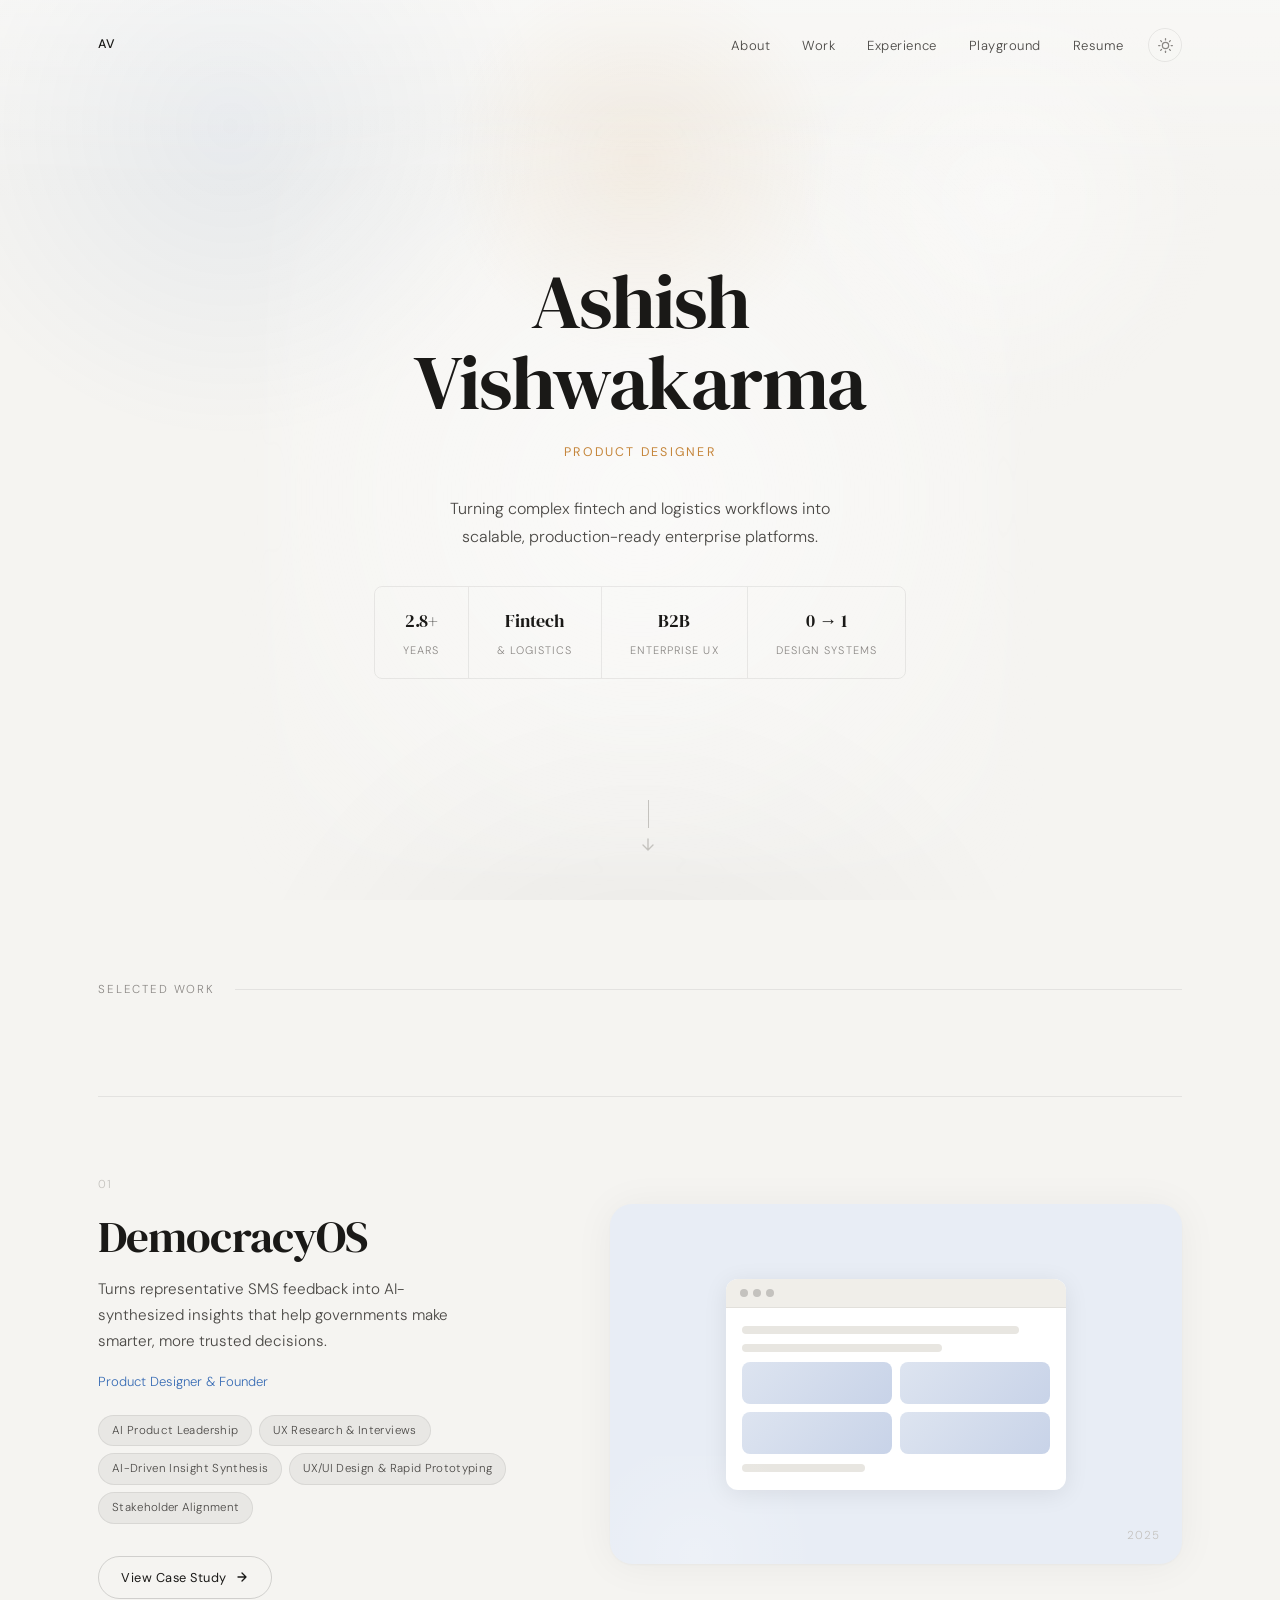
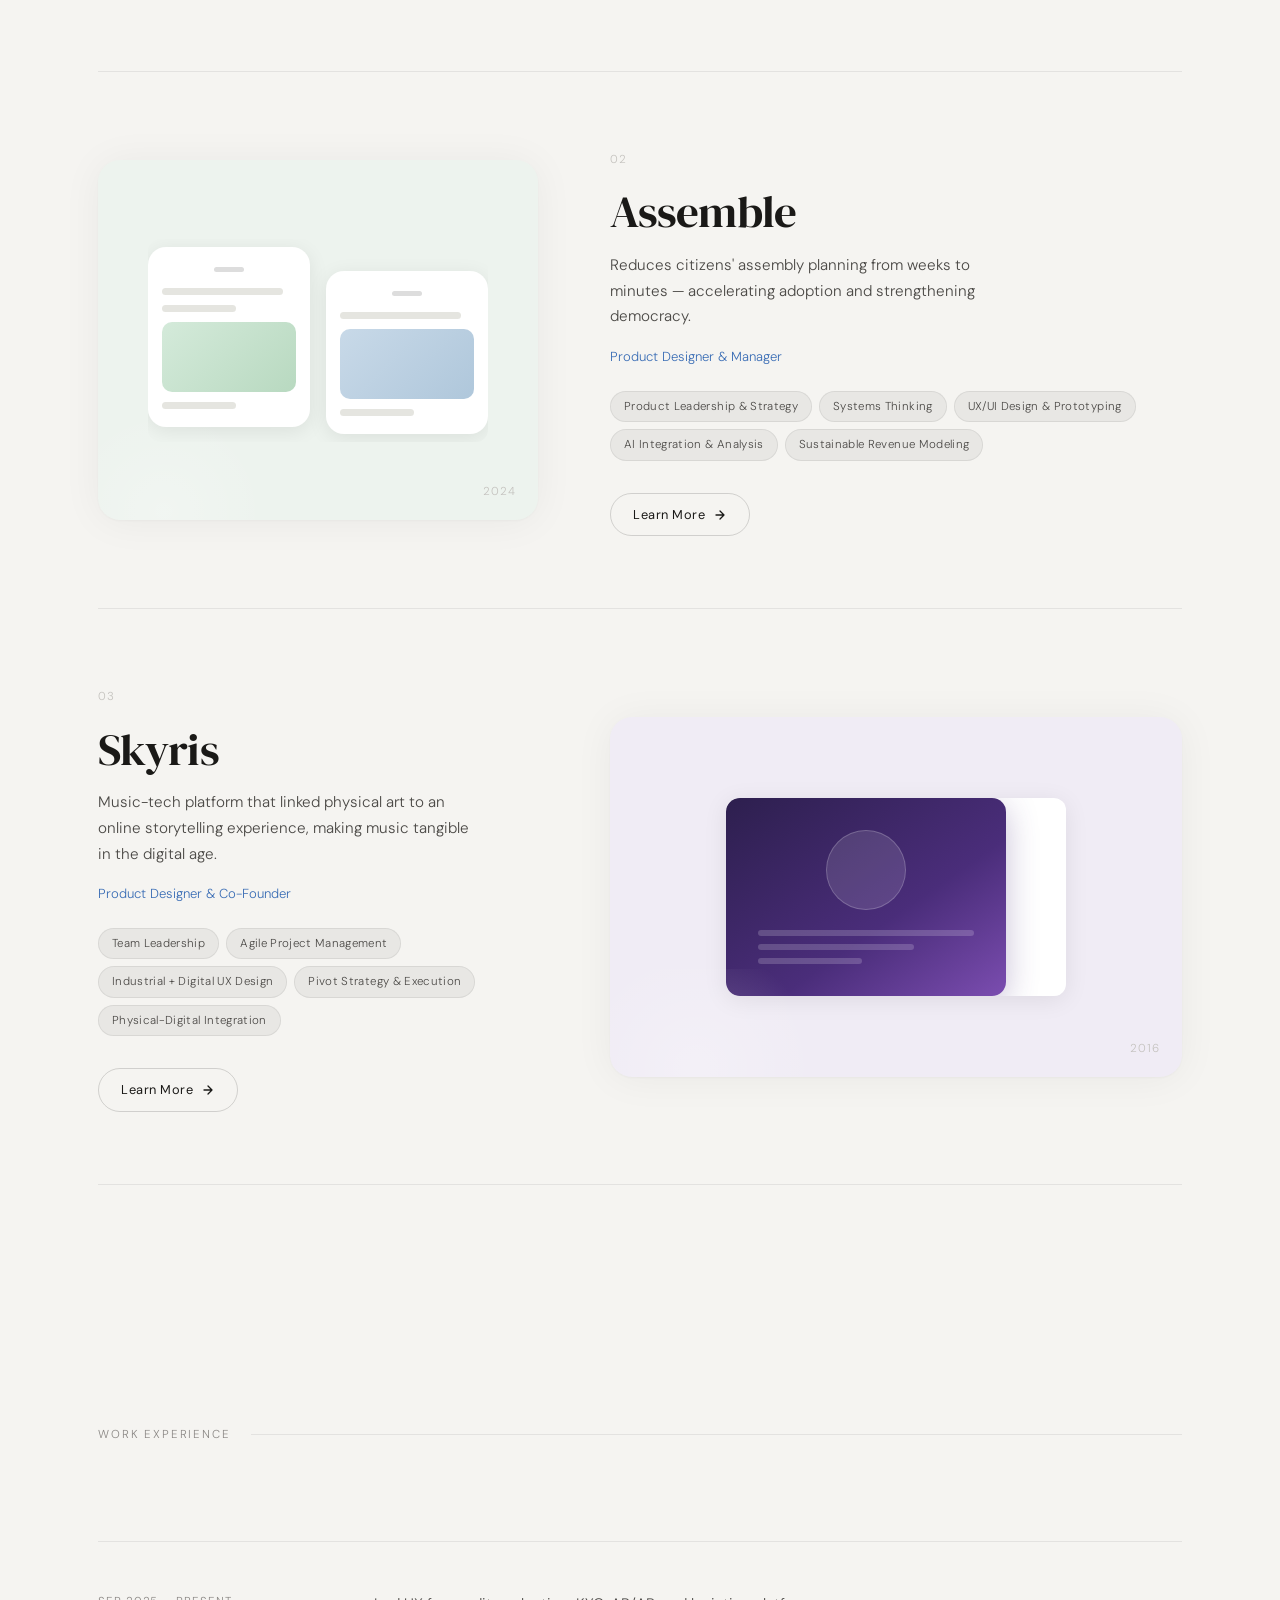
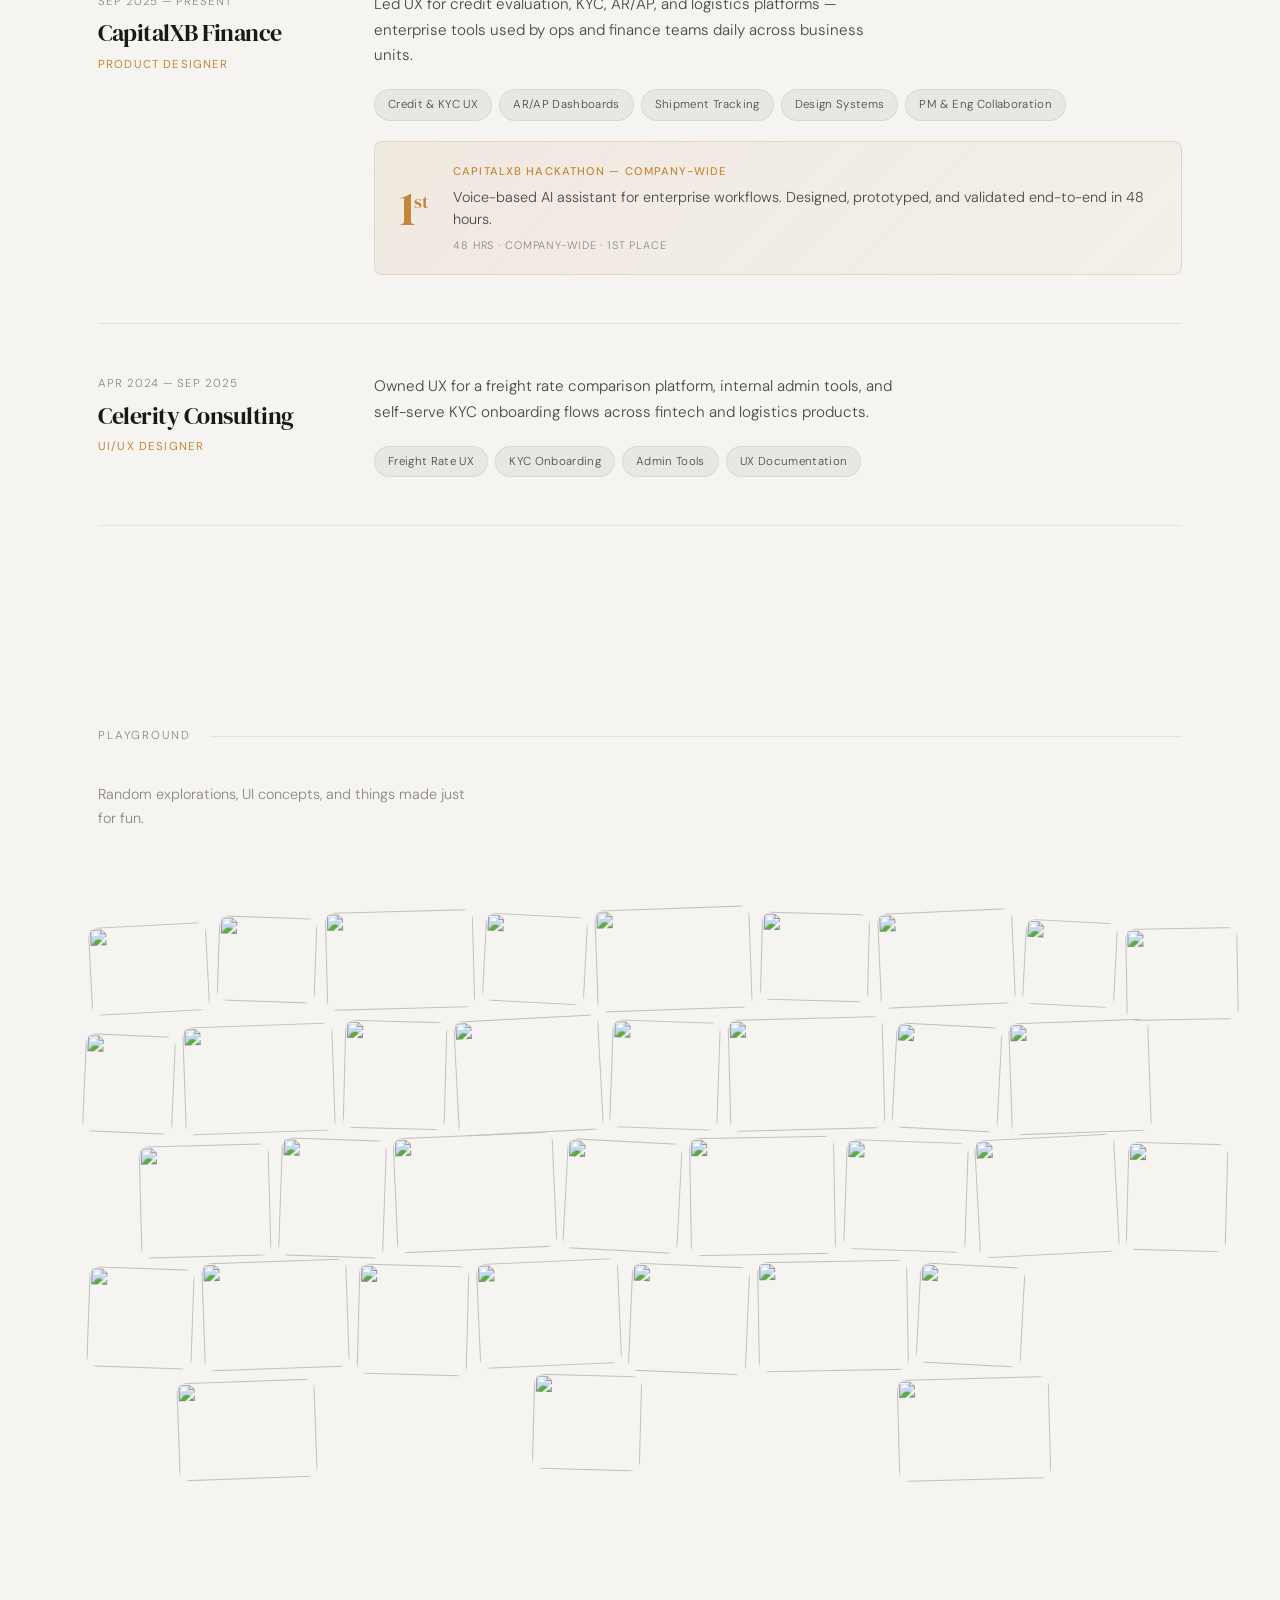
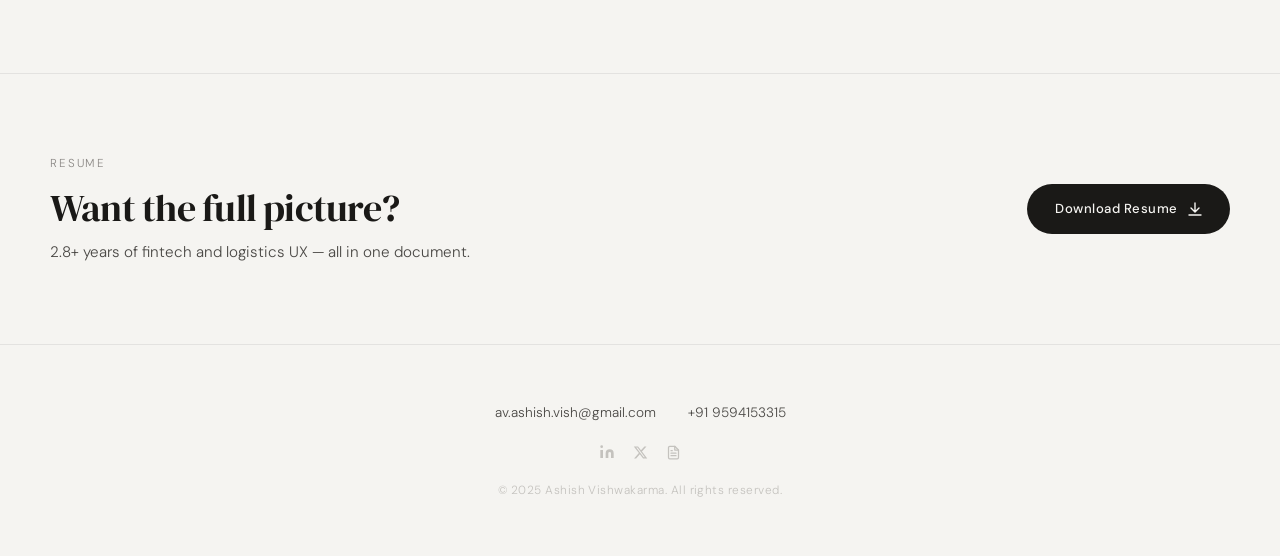
==== index.html @ 6f6f451b "Initial commit: personal portfolio site Co-Authored-By: Claude Sonnet 4.6 <noreply@anthropic.com>" ====
<!DOCTYPE html>
<html lang="en">
<head>
  <meta charset="UTF-8" />
  <meta name="viewport" content="width=device-width, initial-scale=1.0" />
  <title>Ashish Vishwakarma — Product Designer</title>
  <link rel="stylesheet" href="styles.css" />
  <link rel="preconnect" href="https://fonts.googleapis.com">
  <link rel="preconnect" href="https://fonts.gstatic.com" crossorigin>
  <link href="https://fonts.googleapis.com/css2?family=DM+Serif+Display:ital@0;1&family=DM+Sans:ital,opsz,wght@0,9..40,300;0,9..40,400;0,9..40,500;1,9..40,300&display=swap" rel="stylesheet">
</head>
<body>

  <!-- ==================== NAV ==================== -->
  <nav class="nav" aria-label="Main navigation">
    <div class="nav-inner">
      <span class="nav-logo">AV</span>
      <div class="nav-right">
        <ul class="nav-links">
          <li><a href="#about">About</a></li>
          <li><a href="#work">Work</a></li>
          <li><a href="#experience">Experience</a></li>
          <li><a href="#playground">Playground</a></li>
          <li><a href="#resume">Resume</a></li>
        </ul>
        <button class="theme-toggle" id="themeToggle" aria-label="Toggle dark mode">
          <!-- Sun -->
          <svg class="icon-sun" width="15" height="15" viewBox="0 0 24 24" fill="none" stroke="currentColor" stroke-width="2" stroke-linecap="round" stroke-linejoin="round" aria-hidden="true">
            <circle cx="12" cy="12" r="5"/><line x1="12" y1="1" x2="12" y2="3"/><line x1="12" y1="21" x2="12" y2="23"/><line x1="4.22" y1="4.22" x2="5.64" y2="5.64"/><line x1="18.36" y1="18.36" x2="19.78" y2="19.78"/><line x1="1" y1="12" x2="3" y2="12"/><line x1="21" y1="12" x2="23" y2="12"/><line x1="4.22" y1="19.78" x2="5.64" y2="18.36"/><line x1="18.36" y1="5.64" x2="19.78" y2="4.22"/>
          </svg>
          <!-- Moon -->
          <svg class="icon-moon" width="14" height="14" viewBox="0 0 24 24" fill="none" stroke="currentColor" stroke-width="2" stroke-linecap="round" stroke-linejoin="round" aria-hidden="true">
            <path d="M21 12.79A9 9 0 1 1 11.21 3 7 7 0 0 0 21 12.79z"/>
          </svg>
        </button>
      </div>
    </div>
  </nav>

  <!-- ==================== HERO ==================== -->
  <section class="hero" id="about">
    <div class="hero-inner">
      <h1 class="hero-name reveal">Ashish<br>Vishwakarma</h1>
      <p class="hero-subtitle reveal">Product Designer</p>
      <p class="hero-body reveal">Turning complex fintech and logistics workflows into scalable, production-ready enterprise platforms.</p>
      <div class="hero-stats reveal">
        <div class="hero-stat">
          <strong>2.8+</strong>
          <span>Years</span>
        </div>
        <div class="hero-stat">
          <strong>Fintech</strong>
          <span>&amp; Logistics</span>
        </div>
        <div class="hero-stat">
          <strong>B2B</strong>
          <span>Enterprise UX</span>
        </div>
        <div class="hero-stat">
          <strong>0 → 1</strong>
          <span>Design Systems</span>
        </div>
      </div>
    </div>
    <a href="#work" class="hero-scroll reveal" aria-label="Scroll to work">
      <span class="scroll-line"></span>
      <svg width="16" height="16" viewBox="0 0 16 16" fill="none" aria-hidden="true">
        <path d="M8 3v10M3 9l5 5 5-5" stroke="currentColor" stroke-width="1.4" stroke-linecap="round" stroke-linejoin="round"/>
      </svg>
    </a>
  </section>

  <!-- ==================== WORK ==================== -->
  <section class="work" id="work">
    <div class="work-inner">

      <div class="section-label reveal">
        <span>Selected Work</span>
        <div class="section-line"></div>
      </div>

      <!-- Project A: DemocracyOS -->
      <article class="project reveal">
        <div class="project-text">
          <div class="project-meta">
            <span class="project-index">01</span>
          </div>
          <h2 class="project-title">DemocracyOS</h2>
          <p class="project-desc">Turns representative SMS feedback into AI-synthesized insights that help governments make smarter, more trusted decisions.</p>
          <p class="project-role"><a href="democracyos.html">Product Designer &amp; Founder</a></p>
          <ul class="project-tags" aria-label="Skills">
            <li>AI Product Leadership</li>
            <li>UX Research &amp; Interviews</li>
            <li>AI-Driven Insight Synthesis</li>
            <li>UX/UI Design &amp; Rapid Prototyping</li>
            <li>Stakeholder Alignment</li>
          </ul>
          <a href="democracyos.html" class="btn-case">
            View Case Study
            <svg width="14" height="14" viewBox="0 0 14 14" fill="none" aria-hidden="true"><path d="M3 7h8M7 3l4 4-4 4" stroke="currentColor" stroke-width="1.3" stroke-linecap="round" stroke-linejoin="round"/></svg>
          </a>
        </div>
        <div class="project-visual">
          <div class="project-card" style="--card-bg: #e8edf5;">
            <div class="mock-screen">
              <div class="mock-bar">
                <span></span><span></span><span></span>
              </div>
              <div class="mock-content">
                <div class="mock-row mock-row--wide"></div>
                <div class="mock-row mock-row--mid"></div>
                <div class="mock-grid">
                  <div class="mock-block"></div>
                  <div class="mock-block"></div>
                  <div class="mock-block"></div>
                  <div class="mock-block"></div>
                </div>
                <div class="mock-row mock-row--short"></div>
              </div>
            </div>
            <span class="project-year">2025</span>
          </div>
        </div>
      </article>

      <!-- Project B: Assemble -->
      <article class="project project--flip reveal">
        <div class="project-text">
          <div class="project-meta">
            <span class="project-index">02</span>
          </div>
          <h2 class="project-title">Assemble</h2>
          <p class="project-desc">Reduces citizens' assembly planning from weeks to minutes — accelerating adoption and strengthening democracy.</p>
          <p class="project-role"><a href="#">Product Designer &amp; Manager</a></p>
          <ul class="project-tags" aria-label="Skills">
            <li>Product Leadership &amp; Strategy</li>
            <li>Systems Thinking</li>
            <li>UX/UI Design &amp; Prototyping</li>
            <li>AI Integration &amp; Analysis</li>
            <li>Sustainable Revenue Modeling</li>
          </ul>
          <a href="#" class="btn-case">
            Learn More
            <svg width="14" height="14" viewBox="0 0 14 14" fill="none" aria-hidden="true"><path d="M3 7h8M7 3l4 4-4 4" stroke="currentColor" stroke-width="1.3" stroke-linecap="round" stroke-linejoin="round"/></svg>
          </a>
        </div>
        <div class="project-visual">
          <div class="project-card" style="--card-bg: #edf3ee;">
            <div class="mock-screen mock-screen--mobile-pair">
              <div class="mock-phone">
                <div class="mock-phone-notch"></div>
                <div class="mock-phone-row"></div>
                <div class="mock-phone-row mock-phone-row--short"></div>
                <div class="mock-phone-block"></div>
                <div class="mock-phone-row mock-phone-row--short"></div>
              </div>
              <div class="mock-phone mock-phone--offset">
                <div class="mock-phone-notch"></div>
                <div class="mock-phone-row"></div>
                <div class="mock-phone-block mock-phone-block--alt"></div>
                <div class="mock-phone-row mock-phone-row--short"></div>
              </div>
            </div>
            <span class="project-year">2024</span>
          </div>
        </div>
      </article>

      <!-- Project C: Skyris -->
      <article class="project reveal">
        <div class="project-text">
          <div class="project-meta">
            <span class="project-index">03</span>
          </div>
          <h2 class="project-title">Skyris</h2>
          <p class="project-desc">Music-tech platform that linked physical art to an online storytelling experience, making music tangible in the digital age.</p>
          <p class="project-role"><a href="#">Product Designer &amp; Co-Founder</a></p>
          <ul class="project-tags" aria-label="Skills">
            <li>Team Leadership</li>
            <li>Agile Project Management</li>
            <li>Industrial + Digital UX Design</li>
            <li>Pivot Strategy &amp; Execution</li>
            <li>Physical-Digital Integration</li>
          </ul>
          <a href="#" class="btn-case">
            Learn More
            <svg width="14" height="14" viewBox="0 0 14 14" fill="none" aria-hidden="true"><path d="M3 7h8M7 3l4 4-4 4" stroke="currentColor" stroke-width="1.3" stroke-linecap="round" stroke-linejoin="round"/></svg>
          </a>
        </div>
        <div class="project-visual">
          <div class="project-card" style="--card-bg: #f0ecf5;">
            <div class="mock-screen">
              <div class="mock-cover">
                <div class="mock-cover-circle"></div>
                <div class="mock-cover-lines">
                  <div></div><div></div><div></div>
                </div>
              </div>
            </div>
            <span class="project-year">2016</span>
          </div>
        </div>
      </article>

    </div>
  </section>

  <!-- ==================== EXPERIENCE ==================== -->
  <section class="experience" id="experience">
    <div class="experience-inner">

      <div class="section-label reveal">
        <span>Work Experience</span>
        <div class="section-line"></div>
      </div>

      <!-- CapitalXB -->
      <article class="exp-item reveal">
        <div class="exp-meta">
          <span class="exp-period">Sep 2025 — Present</span>
          <h3 class="exp-company">CapitalXB Finance</h3>
          <span class="exp-role">Product Designer</span>
        </div>
        <div class="exp-content">
          <p class="exp-impact">Led UX for credit evaluation, KYC, AR/AP, and logistics platforms — enterprise tools used by ops and finance teams daily across business units.</p>
          <ul class="exp-tags">
            <li>Credit &amp; KYC UX</li>
            <li>AR/AP Dashboards</li>
            <li>Shipment Tracking</li>
            <li>Design Systems</li>
            <li>PM &amp; Eng Collaboration</li>
          </ul>
          <div class="exp-hackathon">
            <div class="exp-hackathon-rank">1<sup>st</sup></div>
            <div class="exp-hackathon-info">
              <span class="exp-hackathon-label">CapitalXB Hackathon — Company-wide</span>
              <p class="exp-hackathon-desc">Voice-based AI assistant for enterprise workflows. Designed, prototyped, and validated end-to-end in 48 hours.</p>
              <span class="exp-hackathon-stat">48 hrs · Company-wide · 1st Place</span>
            </div>
          </div>
        </div>
      </article>

      <!-- Celerity Consulting -->
      <article class="exp-item reveal">
        <div class="exp-meta">
          <span class="exp-period">Apr 2024 — Sep 2025</span>
          <h3 class="exp-company">Celerity Consulting</h3>
          <span class="exp-role">UI/UX Designer</span>
        </div>
        <div class="exp-content">
          <p class="exp-impact">Owned UX for a freight rate comparison platform, internal admin tools, and self-serve KYC onboarding flows across fintech and logistics products.</p>
          <ul class="exp-tags">
            <li>Freight Rate UX</li>
            <li>KYC Onboarding</li>
            <li>Admin Tools</li>
            <li>UX Documentation</li>
          </ul>
        </div>
      </article>

    </div>
  </section>

  <!-- ==================== PLAYGROUND ==================== -->
  <section class="playground" id="playground">
    <div class="playground-inner">

      <div class="section-label reveal">
        <span>Playground</span>
        <div class="section-line"></div>
      </div>

      <p class="playground-sub reveal">Random explorations, UI concepts, and things made just for fun.</p>

      <!-- 35 tiles scattered across the section — some break to the edges, no strict alignment.
           Replace each src with your own screenshot when ready. -->
      <div class="pg-mosaic reveal" id="pgMosaic">

        <!-- ── ROW 1 ── left edge breaker, across the top, right edge breaker -->
        <div class="pg-tile" style="--l:-8px;--t:22px;--w:118px;--h:88px;--r:-3deg"     data-title="Typography Study"   data-tag="Visual Design"  data-desc="Exploring type scales, pairing, and editorial layouts as a way to push visual hierarchy beyond conventional UI patterns."><img class="pg-ti" src="https://picsum.photos/seed/pg1/580/380"  alt="" loading="lazy"></div>
        <div class="pg-tile" style="--l:120px;--t:14px;--w:98px;--h:85px;--r:2deg"      data-title="Component Library"  data-tag="Design Systems" data-desc="Building atomic, reusable UI components with obsessive attention to spacing, states, and dark-mode parity."><img class="pg-ti" src="https://picsum.photos/seed/pg2/380/340"  alt="" loading="lazy"></div>
        <div class="pg-tile" style="--l:228px;--t:8px;--w:148px;--h:98px;--r:-1.5deg"   data-title="Fintech UI Concept" data-tag="UX / UI"         data-desc="Unsolicited redesign of a credit dashboard — exploring how dense financial data can feel lighter and more actionable."><img class="pg-ti" src="https://picsum.photos/seed/pg3/590/390"  alt="" loading="lazy"></div>
        <div class="pg-tile" style="--l:386px;--t:12px;--w:102px;--h:88px;--r:3deg"     data-title="Dark Mode System"   data-tag="Visual Design"  data-desc="A dark-first system study — how surfaces, elevation, and colour adapt when the light is off."><img class="pg-ti" src="https://picsum.photos/seed/pg4/410/350"  alt="" loading="lazy"></div>
        <div class="pg-tile" style="--l:498px;--t:5px;--w:155px;--h:102px;--r:-2deg"    data-title="Onboarding Flow"    data-tag="UX Design"      data-desc="Self-serve KYC and onboarding concepts focused on reducing drop-off through progressive disclosure and clear microcopy."><img class="pg-ti" src="https://picsum.photos/seed/pg5/620/410"  alt="" loading="lazy"></div>
        <div class="pg-tile" style="--l:663px;--t:10px;--w:108px;--h:88px;--r:1.5deg"   data-title="Data Viz Study"     data-tag="UI Design"      data-desc="Experiments in making numbers feel human — charts, graphs, and sparklines that tell stories instead of reporting facts."><img class="pg-ti" src="https://picsum.photos/seed/pg6/430/350"  alt="" loading="lazy"></div>
        <div class="pg-tile" style="--l:781px;--t:8px;--w:135px;--h:95px;--r:-2.5deg"   data-title="Mobile Concepts"    data-tag="Product Design" data-desc="Pocket-sized UI patterns — exploring how complex workflows collapse gracefully on a 390pt canvas."><img class="pg-ti" src="https://picsum.photos/seed/pg7/540/380"  alt="" loading="lazy"></div>
        <div class="pg-tile" style="--l:926px;--t:18px;--w:92px;--h:85px;--r:3deg"      data-title="Typography Study"   data-tag="Visual Design"  data-desc="Exploring type scales, pairing, and editorial layouts as a way to push visual hierarchy beyond conventional UI patterns."><img class="pg-ti" src="https://picsum.photos/seed/pg8/370/340"  alt="" loading="lazy"></div>
        <div class="pg-tile" style="--l:1028px;--t:25px;--w:112px;--h:92px;--r:-1deg"   data-title="Component Library"  data-tag="Design Systems" data-desc="Building atomic, reusable UI components with obsessive attention to spacing, states, and dark-mode parity."><img class="pg-ti" src="https://picsum.photos/seed/pg9/450/370"  alt="" loading="lazy"></div>

        <!-- ── ROW 2 ── left edge breaker + full band -->
        <div class="pg-tile" style="--l:-14px;--t:132px;--w:90px;--h:98px;--r:2.5deg"   data-title="Fintech UI Concept" data-tag="UX / UI"         data-desc="Unsolicited redesign of a credit dashboard — exploring how dense financial data can feel lighter and more actionable."><img class="pg-ti" src="https://picsum.photos/seed/pg10/360/390" alt="" loading="lazy"></div>
        <div class="pg-tile" style="--l:86px;--t:122px;--w:150px;--h:108px;--r:-2deg"   data-title="Dark Mode System"   data-tag="Visual Design"  data-desc="A dark-first system study — how surfaces, elevation, and colour adapt when the light is off."><img class="pg-ti" src="https://picsum.photos/seed/pg11/600/430" alt="" loading="lazy"></div>
        <div class="pg-tile" style="--l:246px;--t:118px;--w:102px;--h:108px;--r:1.5deg" data-title="Onboarding Flow"    data-tag="UX Design"      data-desc="Self-serve KYC and onboarding concepts focused on reducing drop-off through progressive disclosure and clear microcopy."><img class="pg-ti" src="https://picsum.photos/seed/pg12/410/430" alt="" loading="lazy"></div>
        <div class="pg-tile" style="--l:358px;--t:115px;--w:145px;--h:115px;--r:-3deg"  data-title="Data Viz Study"     data-tag="UI Design"      data-desc="Experiments in making numbers feel human — charts, graphs, and sparklines that tell stories instead of reporting facts."><img class="pg-ti" src="https://picsum.photos/seed/pg13/580/460" alt="" loading="lazy"></div>
        <div class="pg-tile" style="--l:513px;--t:118px;--w:108px;--h:108px;--r:2deg"   data-title="Mobile Concepts"    data-tag="Product Design" data-desc="Pocket-sized UI patterns — exploring how complex workflows collapse gracefully on a 390pt canvas."><img class="pg-ti" src="https://picsum.photos/seed/pg14/430/430" alt="" loading="lazy"></div>
        <div class="pg-tile" style="--l:631px;--t:115px;--w:155px;--h:112px;--r:-1.5deg" data-title="Typography Study"  data-tag="Visual Design"  data-desc="Exploring type scales, pairing, and editorial layouts as a way to push visual hierarchy beyond conventional UI patterns."><img class="pg-ti" src="https://picsum.photos/seed/pg15/620/450" alt="" loading="lazy"></div>
        <div class="pg-tile" style="--l:796px;--t:122px;--w:106px;--h:105px;--r:3deg"   data-title="Component Library"  data-tag="Design Systems" data-desc="Building atomic, reusable UI components with obsessive attention to spacing, states, and dark-mode parity."><img class="pg-ti" src="https://picsum.photos/seed/pg16/420/420" alt="" loading="lazy"></div>
        <div class="pg-tile" style="--l:912px;--t:118px;--w:140px;--h:112px;--r:-2deg"  data-title="Fintech UI Concept" data-tag="UX / UI"         data-desc="Unsolicited redesign of a credit dashboard — exploring how dense financial data can feel lighter and more actionable."><img class="pg-ti" src="https://picsum.photos/seed/pg17/560/450" alt="" loading="lazy"></div>

        <!-- ── ROW 3 ── full band + right edge breaker -->
        <div class="pg-tile" style="--l:42px;--t:242px;--w:130px;--h:112px;--r:-1.5deg" data-title="Dark Mode System"   data-tag="Visual Design"  data-desc="A dark-first system study — how surfaces, elevation, and colour adapt when the light is off."><img class="pg-ti" src="https://picsum.photos/seed/pg18/520/450" alt="" loading="lazy"></div>
        <div class="pg-tile" style="--l:182px;--t:236px;--w:105px;--h:118px;--r:2deg"   data-title="Onboarding Flow"    data-tag="UX Design"      data-desc="Self-serve KYC and onboarding concepts focused on reducing drop-off through progressive disclosure and clear microcopy."><img class="pg-ti" src="https://picsum.photos/seed/pg19/420/470" alt="" loading="lazy"></div>
        <div class="pg-tile" style="--l:297px;--t:232px;--w:160px;--h:115px;--r:-2.5deg" data-title="Data Viz Study"    data-tag="UI Design"      data-desc="Experiments in making numbers feel human — charts, graphs, and sparklines that tell stories instead of reporting facts."><img class="pg-ti" src="https://picsum.photos/seed/pg20/640/460" alt="" loading="lazy"></div>
        <div class="pg-tile" style="--l:467px;--t:238px;--w:115px;--h:110px;--r:3deg"   data-title="Mobile Concepts"    data-tag="Product Design" data-desc="Pocket-sized UI patterns — exploring how complex workflows collapse gracefully on a 390pt canvas."><img class="pg-ti" src="https://picsum.photos/seed/pg21/460/440" alt="" loading="lazy"></div>
        <div class="pg-tile" style="--l:592px;--t:234px;--w:145px;--h:118px;--r:-1deg"  data-title="Typography Study"   data-tag="Visual Design"  data-desc="Exploring type scales, pairing, and editorial layouts as a way to push visual hierarchy beyond conventional UI patterns."><img class="pg-ti" src="https://picsum.photos/seed/pg22/580/470" alt="" loading="lazy"></div>
        <div class="pg-tile" style="--l:747px;--t:238px;--w:122px;--h:110px;--r:2deg"   data-title="Component Library"  data-tag="Design Systems" data-desc="Building atomic, reusable UI components with obsessive attention to spacing, states, and dark-mode parity."><img class="pg-ti" src="https://picsum.photos/seed/pg23/490/440" alt="" loading="lazy"></div>
        <div class="pg-tile" style="--l:879px;--t:234px;--w:140px;--h:118px;--r:-3deg"  data-title="Fintech UI Concept" data-tag="UX / UI"         data-desc="Unsolicited redesign of a credit dashboard — exploring how dense financial data can feel lighter and more actionable."><img class="pg-ti" src="https://picsum.photos/seed/pg24/560/470" alt="" loading="lazy"></div>
        <div class="pg-tile" style="--l:1029px;--t:240px;--w:100px;--h:108px;--r:1.5deg" data-title="Dark Mode System"  data-tag="Visual Design"  data-desc="A dark-first system study — how surfaces, elevation, and colour adapt when the light is off."><img class="pg-ti" src="https://picsum.photos/seed/pg25/400/430" alt="" loading="lazy"></div>

        <!-- ── ROW 4 ── left edge breaker + full band -->
        <div class="pg-tile" style="--l:-10px;--t:365px;--w:105px;--h:100px;--r:2deg"   data-title="Onboarding Flow"    data-tag="UX Design"      data-desc="Self-serve KYC and onboarding concepts focused on reducing drop-off through progressive disclosure and clear microcopy."><img class="pg-ti" src="https://picsum.photos/seed/pg26/420/400" alt="" loading="lazy"></div>
        <div class="pg-tile" style="--l:105px;--t:358px;--w:145px;--h:108px;--r:-2deg"  data-title="Data Viz Study"     data-tag="UI Design"      data-desc="Experiments in making numbers feel human — charts, graphs, and sparklines that tell stories instead of reporting facts."><img class="pg-ti" src="https://picsum.photos/seed/pg27/580/430" alt="" loading="lazy"></div>
        <div class="pg-tile" style="--l:260px;--t:362px;--w:110px;--h:110px;--r:1.5deg" data-title="Mobile Concepts"    data-tag="Product Design" data-desc="Pocket-sized UI patterns — exploring how complex workflows collapse gracefully on a 390pt canvas."><img class="pg-ti" src="https://picsum.photos/seed/pg28/440/440" alt="" loading="lazy"></div>
        <div class="pg-tile" style="--l:380px;--t:358px;--w:142px;--h:105px;--r:-2.5deg" data-title="Typography Study"  data-tag="Visual Design"  data-desc="Exploring type scales, pairing, and editorial layouts as a way to push visual hierarchy beyond conventional UI patterns."><img class="pg-ti" src="https://picsum.photos/seed/pg29/570/420" alt="" loading="lazy"></div>
        <div class="pg-tile" style="--l:532px;--t:362px;--w:118px;--h:108px;--r:2.5deg" data-title="Component Library"  data-tag="Design Systems" data-desc="Building atomic, reusable UI components with obsessive attention to spacing, states, and dark-mode parity."><img class="pg-ti" src="https://picsum.photos/seed/pg30/470/430" alt="" loading="lazy"></div>
        <div class="pg-tile" style="--l:660px;--t:358px;--w:150px;--h:110px;--r:-1deg"  data-title="Fintech UI Concept" data-tag="UX / UI"         data-desc="Unsolicited redesign of a credit dashboard — exploring how dense financial data can feel lighter and more actionable."><img class="pg-ti" src="https://picsum.photos/seed/pg31/600/440" alt="" loading="lazy"></div>
        <div class="pg-tile" style="--l:820px;--t:362px;--w:105px;--h:100px;--r:3deg"   data-title="Dark Mode System"   data-tag="Visual Design"  data-desc="A dark-first system study — how surfaces, elevation, and colour adapt when the light is off."><img class="pg-ti" src="https://picsum.photos/seed/pg32/420/400" alt="" loading="lazy"></div>

        <!-- ── ROW 5 ── 3 tiles, spread wide — gaps intentional, editorial -->
        <div class="pg-tile" style="--l:80px;--t:478px;--w:138px;--h:98px;--r:-2deg"    data-title="Onboarding Flow"    data-tag="UX Design"      data-desc="Self-serve KYC and onboarding concepts focused on reducing drop-off through progressive disclosure and clear microcopy."><img class="pg-ti" src="https://picsum.photos/seed/pg33/550/390" alt="" loading="lazy"></div>
        <div class="pg-tile" style="--l:435px;--t:472px;--w:108px;--h:95px;--r:1.5deg"  data-title="Mobile Concepts"    data-tag="Product Design" data-desc="Pocket-sized UI patterns — exploring how complex workflows collapse gracefully on a 390pt canvas."><img class="pg-ti" src="https://picsum.photos/seed/pg34/430/380" alt="" loading="lazy"></div>
        <div class="pg-tile" style="--l:800px;--t:475px;--w:152px;--h:102px;--r:-1.5deg" data-title="Typography Study"  data-tag="Visual Design"  data-desc="Exploring type scales, pairing, and editorial layouts as a way to push visual hierarchy beyond conventional UI patterns."><img class="pg-ti" src="https://picsum.photos/seed/pg35/610/410" alt="" loading="lazy"></div>

      </div>
    </div>
  </section>

  <!-- Playground lightbox -->
  <div class="pg-overlay" id="pgOverlay" aria-hidden="true">
    <div class="pg-modal" id="pgModal" role="dialog" aria-modal="true">
      <button class="pg-modal-close" id="pgModalClose" aria-label="Close">
        <svg width="12" height="12" viewBox="0 0 12 12" fill="none" aria-hidden="true">
          <path d="M1 1l10 10M11 1L1 11" stroke="currentColor" stroke-width="1.5" stroke-linecap="round"/>
        </svg>
      </button>
      <div class="pg-modal-img" id="pgModalImg"></div>
      <div class="pg-modal-body">
        <span class="pg-modal-tag" id="pgModalTag"></span>
        <h3 class="pg-modal-title" id="pgModalTitle"></h3>
        <p class="pg-modal-desc" id="pgModalDesc"></p>
      </div>
    </div>
  </div>

  <!-- ==================== RESUME ==================== -->
  <section class="resume-cta" id="resume">
    <div class="resume-cta-inner reveal">
      <div class="resume-cta-text">
        <p class="resume-cta-label">Resume</p>
        <h2 class="resume-cta-heading">Want the full picture?</h2>
        <p class="resume-cta-body">2.8+ years of fintech and logistics UX — all in one document.</p>
      </div>
      <a href="Ashish-vishwakarma-resume.pdf" download class="btn-download">
        Download Resume
        <svg width="14" height="14" viewBox="0 0 14 14" fill="none" aria-hidden="true">
          <path d="M7 1v8M3 6l4 4 4-4M1 13h12" stroke="currentColor" stroke-width="1.4" stroke-linecap="round" stroke-linejoin="round"/>
        </svg>
      </a>
    </div>
  </section>

  <!-- ==================== FOOTER ==================== -->
  <footer class="footer">
    <div class="footer-inner">
      <div class="footer-contact">
        <a href="mailto:av.ashish.vish@gmail.com" class="footer-email">av.ashish.vish@gmail.com</a>
        <a href="tel:+919594153315" class="footer-phone">+91 9594153315</a>
      </div>
      <div class="footer-social">
        <a href="#" aria-label="LinkedIn">
          <svg width="16" height="16" viewBox="0 0 24 24" fill="currentColor"><path d="M16 8a6 6 0 0 1 6 6v7h-4v-7a2 2 0 0 0-2-2 2 2 0 0 0-2 2v7h-4v-7a6 6 0 0 1 6-6zM2 9h4v12H2z"/><circle cx="4" cy="4" r="2"/></svg>
        </a>
        <a href="#" aria-label="Twitter / X">
          <svg width="15" height="15" viewBox="0 0 24 24" fill="currentColor"><path d="M18.244 2.25h3.308l-7.227 8.26 8.502 11.24H16.17l-5.214-6.817L4.99 21.75H1.68l7.73-8.835L1.254 2.25H8.08l4.713 6.231zm-1.161 17.52h1.833L7.084 4.126H5.117z"/></svg>
        </a>
        <a href="#" aria-label="Read.cv">
          <svg width="15" height="15" viewBox="0 0 24 24" fill="none" stroke="currentColor" stroke-width="2" stroke-linecap="round" stroke-linejoin="round"><path d="M14 2H6a2 2 0 0 0-2 2v16a2 2 0 0 0 2 2h12a2 2 0 0 0 2-2V8z"/><polyline points="14,2 14,8 20,8"/><line x1="16" y1="13" x2="8" y2="13"/><line x1="16" y1="17" x2="8" y2="17"/><polyline points="10,9 9,9 8,9"/></svg>
        </a>
      </div>
      <p class="footer-copy">&copy; 2025 Ashish Vishwakarma. All rights reserved.</p>
    </div>
  </footer>

  <script src="script.js"></script>
</body>
</html>
---- styles.css ----
/* ============================================================
   JESSE PAUL WARREN — PORTFOLIO STYLESHEET
   Ultra-minimal editorial design system
   ============================================================ */

/* ---- Reset & Base ---- */
*, *::before, *::after {
  box-sizing: border-box;
  margin: 0;
  padding: 0;
}

:root {
  /* Colors */
  --bg:          #f5f4f1;
  --bg-card:     #edecea;
  --ink:         #1a1917;
  --ink-mid:     #4a4845;
  --ink-soft:    #8a8784;
  --ink-faint:   #c4c2be;
  --accent:      #c5853a;       /* warm amber subtitle */
  --link:        #3a6db5;       /* muted blue links */
  --border:      rgba(0,0,0,0.07);

  /* Type */
  --font-display: 'DM Serif Display', Georgia, serif;
  --font-sans:    'DM Sans', -apple-system, BlinkMacSystemFont, 'Helvetica Neue', sans-serif;

  /* Spacing */
  --max-w: 1180px;
  --hero-max-w: 640px;

  /* Radii */
  --radius-card: 22px;
  --radius-pill: 100px;
  --radius-sm: 8px;

  /* Motion */
  --ease-smooth: cubic-bezier(0.22, 1, 0.36, 1);
  --cursor-x: 50%;
  --cursor-y: 18%;
}

html {
  font-size: 16px;
  scroll-behavior: smooth;
  -webkit-font-smoothing: antialiased;
  -moz-osx-font-smoothing: grayscale;
}

body {
  background: var(--bg);
  color: var(--ink);
  font-family: var(--font-sans);
  font-weight: 300;
  line-height: 1.7;
  overflow-x: hidden;
  min-height: 100vh;
  position: relative;
}

body::before,
body::after {
  content: '';
  position: fixed;
  inset: 0;
  pointer-events: none;
  z-index: 0;
}

body::before {
  background:
    radial-gradient(circle at var(--cursor-x) var(--cursor-y), rgba(197,133,58,0.12), transparent 20%),
    radial-gradient(circle at 18% 14%, rgba(58,109,181,0.08), transparent 24%),
    radial-gradient(circle at 78% 22%, rgba(255,255,255,0.45), transparent 18%);
  transition: background-position 0.25s ease;
}

body::after {
  background:
    linear-gradient(180deg, rgba(255,255,255,0.4), transparent 22%),
    radial-gradient(circle at 50% 120%, rgba(26,25,23,0.05), transparent 36%);
  opacity: 0.9;
}

body.has-custom-cursor,
body.has-custom-cursor a,
body.has-custom-cursor button,
body.has-custom-cursor [role="button"] {
  cursor: none;
}

nav,
section,
footer {
  position: relative;
  z-index: 1;
}

a {
  color: inherit;
  text-decoration: none;
}

ul { list-style: none; }

img { display: block; max-width: 100%; }

/* ============================================================
   NAV
   ============================================================ */
.nav {
  position: fixed;
  top: 0;
  left: 0;
  right: 0;
  z-index: 100;
  padding: 28px 0;
  /* subtle frosted bg on scroll — applied via JS */
  transition: background 0.4s var(--ease-smooth), backdrop-filter 0.4s var(--ease-smooth), padding 0.4s var(--ease-smooth);
}

.nav.scrolled {
  background: rgba(245,244,241,0.88);
  backdrop-filter: blur(14px);
  -webkit-backdrop-filter: blur(14px);
  padding: 20px 0;
}

.nav-inner {
  max-width: var(--max-w);
  margin: 0 auto;
  padding: 0 48px;
  display: flex;
  align-items: center;
  justify-content: space-between;
}

.nav-logo {
  font-family: var(--font-sans);
  font-weight: 500;
  font-size: 0.78rem;
  letter-spacing: 0.12em;
  text-transform: uppercase;
  color: var(--ink);
  user-select: none;
}

.nav-back {
  display: flex;
  align-items: center;
  gap: 6px;
  font-size: 0.82rem;
  color: var(--ink-mid);
  letter-spacing: 0.02em;
  transition: color 0.2s;
}
.nav-back:hover { color: var(--ink); }
.nav-back svg { flex-shrink: 0; }

.nav-right {
  display: flex;
  align-items: center;
  gap: 24px;
}

.nav-links {
  display: flex;
  gap: 32px;
}

.nav-links a {
  font-size: 0.82rem;
  color: var(--ink-mid);
  letter-spacing: 0.04em;
  transition: color 0.25s var(--ease-smooth);
  position: relative;
}

.nav-links a::after {
  content: '';
  position: absolute;
  bottom: -2px;
  left: 0;
  width: 0;
  height: 1px;
  background: var(--ink);
  transition: width 0.25s ease;
}

.nav-links a:hover { color: var(--ink); }
.nav-links a:hover::after { width: 100%; }


/* ============================================================
   HERO
   ============================================================ */
.hero {
  min-height: 100svh;
  display: flex;
  flex-direction: column;
  align-items: center;
  justify-content: center;
  padding: 120px 48px 80px;
  text-align: center;
  position: relative;
  overflow: clip;
}

.hero::before {
  content: '';
  position: absolute;
  inset: 14% auto auto 50%;
  width: min(58vw, 760px);
  aspect-ratio: 1;
  transform: translateX(-50%);
  background: radial-gradient(circle, rgba(255,255,255,0.55), rgba(255,255,255,0));
  filter: blur(18px);
  pointer-events: none;
}

.hero-inner {
  max-width: var(--hero-max-w);
  width: 100%;
}

.hero-eyebrow {
  font-size: 0.75rem;
  letter-spacing: 0.14em;
  text-transform: uppercase;
  color: var(--ink-soft);
  margin-bottom: 36px;
}

.hero-name {
  font-family: var(--font-display);
  font-size: clamp(3rem, 6vw, 5.6rem);
  font-weight: 400;
  line-height: 1.06;
  letter-spacing: -0.02em;
  color: var(--ink);
  margin-bottom: 18px;
  will-change: transform;
}

.hero-subtitle {
  font-size: 0.78rem;
  letter-spacing: 0.18em;
  text-transform: uppercase;
  color: var(--accent);
  font-weight: 400;
  margin-bottom: 32px;
}

.hero-body {
  font-size: 1rem;
  color: var(--ink-mid);
  line-height: 1.7;
  max-width: 400px;
  margin: 0 auto 36px;
  font-weight: 300;
}

.hero-stats {
  display: flex;
  justify-content: center;
  border: 1px solid var(--border);
  border-radius: var(--radius-sm);
  overflow: hidden;
  width: fit-content;
  margin: 0 auto;
}

.hero-stat {
  display: flex;
  flex-direction: column;
  align-items: center;
  padding: 18px 28px;
  gap: 5px;
  border-right: 1px solid var(--border);
}

.hero-stat:last-child {
  border-right: none;
}

.hero-stat strong {
  font-family: var(--font-display);
  font-size: 1.15rem;
  font-weight: 400;
  color: var(--ink);
  letter-spacing: -0.01em;
}

.hero-stat span {
  font-size: 0.68rem;
  letter-spacing: 0.1em;
  text-transform: uppercase;
  color: var(--ink-soft);
  white-space: nowrap;
}

.hero-scroll {
  position: absolute;
  bottom: 48px;
  left: 50%;
  transform: translateX(-50%);
  display: flex;
  flex-direction: column;
  align-items: center;
  gap: 8px;
  color: var(--ink-faint);
  transition: color 0.25s var(--ease-smooth), transform 0.25s var(--ease-smooth);
}
.hero-scroll:hover {
  color: var(--ink-soft);
  transform: translateX(-50%) translateY(-4px);
}

.scroll-line {
  display: block;
  width: 1px;
  height: 28px;
  background: currentColor;
  animation: scrollPulse 2s ease-in-out infinite;
}

@keyframes scrollPulse {
  0%, 100% { opacity: 0.4; transform: scaleY(1); }
  50% { opacity: 1; transform: scaleY(1.3); }
}


/* ============================================================
   WORK SECTION
   ============================================================ */
.work {
  padding: 80px 0 160px;
}

.work-inner {
  max-width: var(--max-w);
  margin: 0 auto;
  padding: 0 48px;
}

.section-label {
  display: flex;
  align-items: center;
  gap: 20px;
  margin-bottom: 96px;
}

.section-label span {
  font-size: 0.72rem;
  letter-spacing: 0.16em;
  text-transform: uppercase;
  color: var(--ink-soft);
  white-space: nowrap;
}

.section-line {
  flex: 1;
  height: 1px;
  background: var(--border);
}


/* ============================================================
   PROJECT ROWS
   ============================================================ */
.project {
  display: grid;
  grid-template-columns: 1fr 1.3fr;
  gap: 72px;
  align-items: center;
  padding: 72px 0;
  border-top: 1px solid var(--border);
  transition: opacity 0.35s var(--ease-smooth), transform 0.45s var(--ease-smooth);
}

.project:last-child {
  border-bottom: 1px solid var(--border);
}

.project--flip .project-text { order: 2; }
.project--flip .project-visual { order: 1; }

/* Text column */
.project-meta {
  margin-bottom: 16px;
}

.project-index {
  font-size: 0.72rem;
  letter-spacing: 0.1em;
  color: var(--ink-faint);
  font-variant-numeric: tabular-nums;
}

.project-title {
  font-family: var(--font-display);
  font-size: clamp(2rem, 3.5vw, 2.8rem);
  font-weight: 400;
  letter-spacing: -0.02em;
  line-height: 1.1;
  color: var(--ink);
  margin-bottom: 16px;
}

.project-desc {
  font-size: 0.95rem;
  color: var(--ink-mid);
  line-height: 1.7;
  margin-bottom: 16px;
  max-width: 380px;
}

.project-role {
  font-size: 0.82rem;
  margin-bottom: 22px;
}

.project-role a {
  color: var(--link);
  border-bottom: 1px solid transparent;
  transition: border-color 0.25s var(--ease-smooth), color 0.25s var(--ease-smooth);
}
.project-role a:hover { border-color: var(--link); }

.project-tags {
  display: flex;
  flex-wrap: wrap;
  gap: 7px;
  margin-bottom: 32px;
}

.project-tags li {
  font-size: 0.72rem;
  letter-spacing: 0.03em;
  color: var(--ink-mid);
  background: rgba(0,0,0,0.05);
  border: 1px solid var(--border);
  border-radius: var(--radius-pill);
  padding: 5px 13px;
  white-space: nowrap;
}

/* CTA button */
.btn-case {
  display: inline-flex;
  align-items: center;
  gap: 8px;
  font-size: 0.8rem;
  font-weight: 400;
  letter-spacing: 0.04em;
  color: var(--ink);
  border: 1px solid rgba(0,0,0,0.15);
  border-radius: var(--radius-pill);
  padding: 10px 22px;
  transition: background 0.28s var(--ease-smooth), border-color 0.28s var(--ease-smooth), transform 0.28s var(--ease-smooth), color 0.28s var(--ease-smooth), box-shadow 0.28s var(--ease-smooth);
}

.btn-case:hover {
  background: var(--ink);
  color: var(--bg);
  border-color: var(--ink);
  transform: translateY(-2px);
  box-shadow: 0 10px 24px rgba(26,25,23,0.12);
}


/* ============================================================
   PROJECT VISUAL CARD
   ============================================================ */
.project-visual {
  position: relative;
}

.project-card {
  background: var(--card-bg);
  border-radius: var(--radius-card);
  padding: 40px;
  min-height: 360px;
  display: flex;
  align-items: center;
  justify-content: center;
  position: relative;
  overflow: hidden;
  box-shadow: 0 2px 40px rgba(0,0,0,0.05), 0 1px 3px rgba(0,0,0,0.04);
  transform: perspective(1200px) translate3d(0, var(--card-shift, 0), 0) scale(var(--card-scale, 1)) rotateY(var(--card-tilt-x, 0deg)) rotateX(var(--card-tilt-y, 0deg));
  transition: transform 0.4s var(--ease-smooth), box-shadow 0.4s var(--ease-smooth);
  will-change: transform;
}

.project-card:hover {
  --card-shift: -6px;
  --card-scale: 1.01;
  box-shadow: 0 12px 60px rgba(0,0,0,0.09), 0 2px 8px rgba(0,0,0,0.05);
}

.project-card::after {
  content: '';
  position: absolute;
  inset: auto auto -25% -10%;
  width: 50%;
  height: 55%;
  background: radial-gradient(circle, rgba(255,255,255,0.35), transparent 70%);
  opacity: 0.65;
  pointer-events: none;
}

.project-year {
  position: absolute;
  bottom: 18px;
  right: 22px;
  font-size: 0.72rem;
  color: var(--ink-faint);
  letter-spacing: 0.08em;
}


/* ---- Mock screen (desktop) ---- */
.mock-screen {
  width: 100%;
  max-width: 340px;
  background: #fff;
  border-radius: 12px;
  overflow: hidden;
  box-shadow: 0 4px 24px rgba(0,0,0,0.08);
}

.mock-bar {
  display: flex;
  gap: 5px;
  padding: 10px 14px;
  background: #f0eee9;
  border-bottom: 1px solid rgba(0,0,0,0.06);
}

.mock-bar span {
  width: 8px;
  height: 8px;
  border-radius: 50%;
  background: var(--ink-faint);
}

.mock-content {
  padding: 18px 16px;
  display: flex;
  flex-direction: column;
  gap: 10px;
}

.mock-row {
  height: 8px;
  background: #e8e6e1;
  border-radius: 4px;
}
.mock-row--wide { width: 90%; }
.mock-row--mid  { width: 65%; }
.mock-row--short{ width: 40%; }

.mock-grid {
  display: grid;
  grid-template-columns: 1fr 1fr;
  gap: 8px;
}

.mock-block {
  height: 42px;
  background: linear-gradient(135deg, #dde4f0 0%, #c8d3e8 100%);
  border-radius: 8px;
}


/* ---- Phone pair mock ---- */
.mock-screen--mobile-pair {
  display: flex;
  gap: 16px;
  align-items: flex-start;
  background: none;
  box-shadow: none;
  padding: 8px 0;
}

.mock-phone {
  flex: 1;
  background: #fff;
  border-radius: 18px;
  padding: 20px 14px 18px;
  box-shadow: 0 4px 20px rgba(0,0,0,0.08);
  display: flex;
  flex-direction: column;
  gap: 10px;
}

.mock-phone--offset {
  margin-top: 24px;
}

.mock-phone-notch {
  width: 30px;
  height: 5px;
  background: #ddd;
  border-radius: 4px;
  align-self: center;
  margin-bottom: 6px;
}

.mock-phone-row {
  height: 7px;
  background: #e5e5e0;
  border-radius: 4px;
  width: 90%;
}
.mock-phone-row--short { width: 55%; }

.mock-phone-block {
  height: 70px;
  background: linear-gradient(135deg, #d4eada 0%, #b8d9c0 100%);
  border-radius: 10px;
}

.mock-phone-block--alt {
  background: linear-gradient(135deg, #c8d9e8 0%, #afc7db 100%);
}


/* ---- Cover art mock (Skyris) ---- */
.mock-cover {
  width: 100%;
  max-width: 280px;
  background: linear-gradient(145deg, #2d1f4e 0%, #4a2d7a 60%, #7b4db0 100%);
  border-radius: 14px;
  padding: 32px;
  display: flex;
  flex-direction: column;
  gap: 20px;
  box-shadow: 0 8px 32px rgba(74,45,122,0.3);
}

.mock-cover-circle {
  width: 80px;
  height: 80px;
  border-radius: 50%;
  background: rgba(255,255,255,0.12);
  border: 1px solid rgba(255,255,255,0.2);
  align-self: center;
}

.mock-cover-lines {
  display: flex;
  flex-direction: column;
  gap: 8px;
}

.mock-cover-lines div {
  height: 6px;
  background: rgba(255,255,255,0.18);
  border-radius: 4px;
}

.mock-cover-lines div:nth-child(1) { width: 100%; }
.mock-cover-lines div:nth-child(2) { width: 72%; }
.mock-cover-lines div:nth-child(3) { width: 48%; }


/* ============================================================
   EXPERIENCE SECTION
   ============================================================ */
.experience {
  padding: 80px 0 120px;
}

.experience-inner {
  max-width: var(--max-w);
  margin: 0 auto;
  padding: 0 48px;
}

.exp-item {
  display: grid;
  grid-template-columns: 220px 1fr;
  gap: 56px;
  padding: 48px 0;
  border-top: 1px solid var(--border);
  align-items: start;
}

.exp-item:last-child {
  border-bottom: 1px solid var(--border);
}

.exp-meta {
  display: flex;
  flex-direction: column;
  gap: 8px;
  padding-top: 2px;
}

.exp-period {
  font-size: 0.72rem;
  letter-spacing: 0.08em;
  text-transform: uppercase;
  color: var(--ink-soft);
  font-variant-numeric: tabular-nums;
}

.exp-company {
  font-family: var(--font-display);
  font-size: clamp(1.2rem, 2vw, 1.5rem);
  font-weight: 400;
  letter-spacing: -0.02em;
  color: var(--ink);
  line-height: 1.15;
}

.exp-role {
  font-size: 0.72rem;
  letter-spacing: 0.1em;
  text-transform: uppercase;
  color: var(--accent);
  font-weight: 400;
}

.exp-content {
  display: flex;
  flex-direction: column;
  gap: 20px;
  padding-top: 2px;
}

.exp-impact {
  font-size: 0.95rem;
  color: var(--ink-mid);
  line-height: 1.7;
  max-width: 520px;
}

.exp-tags {
  display: flex;
  flex-wrap: wrap;
  gap: 7px;
}

.exp-tags li {
  font-size: 0.72rem;
  letter-spacing: 0.03em;
  color: var(--ink-mid);
  background: rgba(0,0,0,0.05);
  border: 1px solid var(--border);
  border-radius: var(--radius-pill);
  padding: 5px 13px;
  white-space: nowrap;
}

.exp-badge {
  display: inline-flex;
  align-items: center;
  gap: 6px;
  font-size: 0.7rem;
  letter-spacing: 0.08em;
  text-transform: uppercase;
  color: var(--accent);
  font-weight: 500;
  background: rgba(197, 133, 58, 0.07);
  border: 1px solid rgba(197, 133, 58, 0.2);
  border-radius: var(--radius-pill);
  padding: 5px 14px;
  width: fit-content;
}

/* Hackathon achievement block */
.exp-hackathon {
  display: flex;
  align-items: center;
  gap: 24px;
  background: linear-gradient(135deg, rgba(197,133,58,0.09) 0%, rgba(197,133,58,0.04) 100%);
  border: 1px solid rgba(197,133,58,0.22);
  border-radius: var(--radius-sm);
  padding: 20px 24px;
}

.exp-hackathon-rank {
  font-family: var(--font-display);
  font-size: 3rem;
  font-weight: 400;
  color: var(--accent);
  letter-spacing: -0.04em;
  line-height: 1;
  flex-shrink: 0;
}

.exp-hackathon-rank sup {
  font-size: 1.1rem;
  vertical-align: super;
  letter-spacing: 0;
}

.exp-hackathon-info {
  display: flex;
  flex-direction: column;
  gap: 5px;
}

.exp-hackathon-label {
  font-size: 0.7rem;
  font-weight: 500;
  letter-spacing: 0.1em;
  text-transform: uppercase;
  color: var(--accent);
}

.exp-hackathon-desc {
  font-size: 0.9rem;
  color: var(--ink-mid);
  line-height: 1.55;
}

.exp-hackathon-stat {
  font-size: 0.68rem;
  letter-spacing: 0.08em;
  text-transform: uppercase;
  color: var(--ink-soft);
}

[data-theme="dark"] .exp-hackathon {
  background: linear-gradient(135deg, rgba(197,133,58,0.1) 0%, rgba(197,133,58,0.04) 100%);
  border-color: rgba(197,133,58,0.25);
}


/* ============================================================
   RESUME CTA
   ============================================================ */
.resume-cta {
  padding: 80px 48px;
  border-top: 1px solid var(--border);
}

.resume-cta-inner {
  max-width: var(--max-w);
  margin: 0 auto;
  display: flex;
  align-items: center;
  justify-content: space-between;
  gap: 48px;
}

.resume-cta-label {
  font-size: 0.72rem;
  letter-spacing: 0.16em;
  text-transform: uppercase;
  color: var(--ink-soft);
  margin-bottom: 14px;
}

.resume-cta-heading {
  font-family: var(--font-display);
  font-size: clamp(1.8rem, 3vw, 2.8rem);
  font-weight: 400;
  letter-spacing: -0.02em;
  color: var(--ink);
  margin-bottom: 10px;
  line-height: 1.1;
}

.resume-cta-body {
  font-size: 0.95rem;
  color: var(--ink-mid);
  line-height: 1.6;
}

.btn-download {
  display: inline-flex;
  align-items: center;
  gap: 10px;
  font-size: 0.82rem;
  font-weight: 500;
  letter-spacing: 0.04em;
  color: var(--bg);
  background: var(--ink);
  border-radius: var(--radius-pill);
  padding: 14px 28px;
  white-space: nowrap;
  flex-shrink: 0;
  transition:
    transform    0.28s var(--ease-smooth),
    box-shadow   0.28s var(--ease-smooth),
    background   0.3s  var(--ease-smooth);
}

.btn-download:hover {
  transform: translateY(-2px);
  box-shadow: 0 12px 28px rgba(26,25,23,0.18);
}

[data-theme="dark"] .btn-download:hover {
  box-shadow: 0 12px 28px rgba(0,0,0,0.45);
}

@media (max-width: 640px) {
  .resume-cta-inner {
    flex-direction: column;
    align-items: flex-start;
  }
}


@media (max-width: 768px) {
  .exp-item {
    grid-template-columns: 1fr;
    gap: 16px;
    padding: 36px 0;
  }
}


/* ============================================================
   THEME TOGGLE BUTTON
   ============================================================ */
.theme-toggle {
  position: relative;
  display: flex;
  align-items: center;
  justify-content: center;
  width: 34px;
  height: 34px;
  border: 1px solid var(--border);
  border-radius: 50%;
  background: none;
  cursor: pointer;
  color: var(--ink-soft);
  flex-shrink: 0;
  transition:
    color 0.25s var(--ease-smooth),
    border-color 0.25s var(--ease-smooth),
    background 0.25s var(--ease-smooth),
    transform 0.4s var(--ease-smooth),
    box-shadow 0.3s var(--ease-smooth);
}

.theme-toggle:hover {
  color: var(--ink);
  border-color: var(--ink-faint);
  transform: rotate(18deg) scale(1.08);
  box-shadow: 0 0 12px rgba(197,133,58,0.2);
}

.theme-toggle:active {
  transform: rotate(18deg) scale(0.92);
}

.theme-toggle .icon-sun,
.theme-toggle .icon-moon {
  position: absolute;
  transition:
    transform 0.5s var(--ease-smooth),
    opacity 0.4s var(--ease-smooth);
}

/* Light mode defaults */
.icon-sun  { transform: rotate(0deg)   scale(1);   opacity: 1; }
.icon-moon { transform: rotate(90deg)  scale(0.4); opacity: 0; }

/* Dark mode swap */
[data-theme="dark"] .icon-sun  { transform: rotate(-90deg) scale(0.4); opacity: 0; }
[data-theme="dark"] .icon-moon { transform: rotate(0deg)   scale(1);   opacity: 1; }


/* ============================================================
   DARK MODE — VARIABLES
   ============================================================ */
[data-theme="dark"] {
  --bg:        #0e0d0c;
  --bg-card:   #191817;
  --ink:       #edeae3;
  --ink-mid:   #948f89;
  --ink-soft:  #5a5753;
  --ink-faint: #2c2a28;
  --accent:    #d4954a;
  --link:      #7aabdf;
  --border:    rgba(255,255,255,0.07);
}

/* Section label headings — brighter in dark */
[data-theme="dark"] .section-label span {
  color: var(--ink-mid);
}
[data-theme="dark"] .section-line {
  background: rgba(255,255,255,0.1);
}

/* Ambient glow shifts to cool-blue in dark */
[data-theme="dark"] .hero::before {
  background: radial-gradient(circle, rgba(100,140,200,0.06), rgba(0,0,0,0));
}

[data-theme="dark"] body::before {
  background:
    radial-gradient(circle at var(--cursor-x) var(--cursor-y), rgba(100,150,210,0.1), transparent 22%),
    radial-gradient(circle at 18% 14%, rgba(130,90,200,0.07), transparent 28%),
    radial-gradient(circle at 78% 22%, rgba(14,13,12,0.7), transparent 20%);
}

[data-theme="dark"] body::after {
  background:
    linear-gradient(180deg, rgba(255,255,255,0.02), transparent 20%),
    radial-gradient(circle at 50% 120%, rgba(0,0,0,0.5), transparent 38%);
}

/* Nav frosted glass — dark */
[data-theme="dark"] .nav.scrolled {
  background: rgba(14,13,12,0.88);
}

/* Toggle glow in dark mode */
[data-theme="dark"] .theme-toggle:hover {
  box-shadow: 0 0 14px rgba(100,150,210,0.25);
  background: rgba(255,255,255,0.04);
}

/* Hero stat bar glow in dark */
[data-theme="dark"] .hero-stats {
  box-shadow: 0 0 0 1px rgba(255,255,255,0.04), 0 8px 32px rgba(0,0,0,0.4);
}

/* Mock screens — dark */
[data-theme="dark"] .mock-screen {
  background: #1c1b19;
}
[data-theme="dark"] .mock-bar {
  background: #141312;
  border-color: rgba(255,255,255,0.05);
}
[data-theme="dark"] .mock-bar span {
  background: #363330;
}
[data-theme="dark"] .mock-row {
  background: #272522;
}
[data-theme="dark"] .mock-block {
  background: linear-gradient(135deg, #1b2d45 0%, #182438 100%);
}
[data-theme="dark"] .mock-phone {
  background: #1c1b19;
  box-shadow: 0 4px 20px rgba(0,0,0,0.3);
}
[data-theme="dark"] .mock-phone-row {
  background: #2a2826;
}
[data-theme="dark"] .mock-phone-block {
  background: linear-gradient(135deg, #182e20 0%, #12231a 100%);
}
[data-theme="dark"] .mock-phone-block--alt {
  background: linear-gradient(135deg, #182638 0%, #121e2c 100%);
}
[data-theme="dark"] .mock-cover {
  background: linear-gradient(145deg, #1a1230 0%, #2d1a50 60%, #4a2870 100%);
}


/* ============================================================
   SMOOTH FALLBACK — for browsers without View Transitions
   ============================================================ */
body,
.nav,
.project-card,
.hero-stat,
.exp-tags li,
.exp-badge,
.footer,
.mock-screen,
.mock-bar,
.mock-phone,
.btn-case {
  transition:
    background-color 0.5s var(--ease-smooth),
    background     0.5s var(--ease-smooth),
    color          0.5s var(--ease-smooth),
    border-color   0.5s var(--ease-smooth),
    box-shadow     0.5s var(--ease-smooth);
}


/* ============================================================
   VIEW TRANSITION — cinematic circle reveal
   ============================================================ */
@media (prefers-reduced-motion: no-preference) {
  ::view-transition-old(root) {
    animation: none;
  }

  ::view-transition-new(root) {
    clip-path: circle(0 at var(--vt-x, 90%) var(--vt-y, 4%));
    animation: vt-reveal 1.1s cubic-bezier(0.16, 1, 0.3, 1) forwards;
  }
}

@keyframes vt-reveal {
  to { clip-path: circle(200vmax at var(--vt-x, 90%) var(--vt-y, 4%)); }
}


/* ============================================================
   FOOTER
   ============================================================ */
.footer {
  border-top: 1px solid var(--border);
  padding: 56px 48px;
}

.footer-inner {
  max-width: var(--max-w);
  margin: 0 auto;
  display: flex;
  flex-direction: column;
  align-items: center;
  gap: 20px;
  text-align: center;
}

.footer-contact {
  display: flex;
  gap: 32px;
}

.footer-email,
.footer-phone {
  font-size: 0.85rem;
  color: var(--ink-mid);
  transition: color 0.25s var(--ease-smooth);
}
.footer-email:hover,
.footer-phone:hover { color: var(--link); }

.footer-social {
  display: flex;
  gap: 18px;
}

.footer-social a {
  color: var(--ink-faint);
  display: flex;
  align-items: center;
  transition: color 0.25s var(--ease-smooth), transform 0.25s var(--ease-smooth);
}
.footer-social a:hover {
  color: var(--ink-mid);
  transform: translateY(-2px);
}

.footer-copy {
  font-size: 0.74rem;
  color: var(--ink-faint);
  letter-spacing: 0.04em;
}


/* ============================================================
   REVEAL ANIMATIONS
   ============================================================ */
.reveal {
  opacity: 0;
  transform: translateY(30px) scale(0.985);
  filter: blur(8px);
  transition: opacity 0.9s var(--ease-smooth), transform 0.9s var(--ease-smooth), filter 0.9s var(--ease-smooth);
}

.reveal.visible {
  opacity: 1;
  transform: translateY(0) scale(1);
  filter: blur(0);
}

/* Staggered children */
.hero .reveal:nth-child(1) { transition-delay: 0.05s; }
.hero .reveal:nth-child(2) { transition-delay: 0.15s; }
.hero .reveal:nth-child(3) { transition-delay: 0.25s; }
.hero .reveal:nth-child(4) { transition-delay: 0.35s; }
.hero-scroll.reveal         { transition-delay: 0.5s; }

.cs-hero .reveal:nth-child(1) { transition-delay: 0.05s; }
.cs-hero .reveal:nth-child(2) { transition-delay: 0.15s; }
.cs-hero .reveal:nth-child(3) { transition-delay: 0.25s; }
.cs-hero .reveal:nth-child(4) { transition-delay: 0.35s; }


/* ============================================================
   CASE STUDY PAGE
   ============================================================ */

/* Hero */
.cs-hero {
  min-height: 60svh;
  display: flex;
  align-items: center;
  justify-content: center;
  padding: 160px 48px 80px;
  text-align: center;
}

.cs-hero-inner {
  max-width: 640px;
  width: 100%;
  display: flex;
  flex-direction: column;
  align-items: center;
}

.cs-icon {
  color: var(--ink-soft);
  margin-bottom: 28px;
}

.cs-label {
  font-size: 0.75rem;
  letter-spacing: 0.14em;
  text-transform: uppercase;
  color: var(--ink-soft);
  margin-bottom: 24px;
}

.cs-headline {
  font-family: var(--font-display);
  font-size: clamp(2.4rem, 5vw, 4.2rem);
  font-weight: 400;
  line-height: 1.1;
  letter-spacing: -0.02em;
  color: var(--ink);
  margin-bottom: 28px;
}

.cs-headline em {
  font-style: italic;
  color: var(--accent);
}

.cs-tags {
  display: flex;
  gap: 8px;
  flex-wrap: wrap;
  justify-content: center;
}

.cs-tags span {
  font-size: 0.72rem;
  letter-spacing: 0.05em;
  color: var(--ink-mid);
  background: rgba(0,0,0,0.05);
  border: 1px solid var(--border);
  border-radius: var(--radius-pill);
  padding: 5px 14px;
}


/* Featured dashboard */
.cs-featured {
  padding: 0 48px 100px;
}

.cs-featured-inner {
  max-width: var(--max-w);
  margin: 0 auto;
}

.cs-dashboard-mock {
  background: #fff;
  border-radius: var(--radius-card);
  overflow: hidden;
  box-shadow: 0 4px 60px rgba(0,0,0,0.07), 0 1px 4px rgba(0,0,0,0.04);
  min-height: 360px;
  transition: transform 0.45s var(--ease-smooth), box-shadow 0.45s var(--ease-smooth);
}

.cs-dashboard-mock:hover {
  transform: translateY(-4px);
  box-shadow: 0 14px 72px rgba(0,0,0,0.09), 0 1px 4px rgba(0,0,0,0.04);
}

.cs-mock-nav {
  display: flex;
  align-items: center;
  justify-content: space-between;
  padding: 14px 24px;
  background: #f8f7f4;
  border-bottom: 1px solid var(--border);
}

.cs-mock-logo-area {
  width: 80px;
  height: 10px;
  background: var(--ink-faint);
  border-radius: 5px;
}

.cs-mock-nav-items {
  display: flex;
  gap: 12px;
}

.cs-mock-nav-items div {
  width: 50px;
  height: 8px;
  background: #e0ded9;
  border-radius: 4px;
}

.cs-mock-body {
  display: flex;
}

.cs-mock-sidebar {
  width: 180px;
  flex-shrink: 0;
  padding: 20px 16px;
  border-right: 1px solid var(--border);
  display: flex;
  flex-direction: column;
  gap: 10px;
}

.cs-mock-sidebar-item {
  height: 10px;
  background: #e8e6e1;
  border-radius: 5px;
  width: 80%;
}

.cs-mock-sidebar-item--active {
  background: var(--link);
  opacity: 0.5;
}

.cs-mock-main {
  flex: 1;
  padding: 24px;
  display: flex;
  flex-direction: column;
  gap: 20px;
}

.cs-mock-hero-card {
  display: flex;
  gap: 16px;
}

.cs-mock-stat {
  flex: 1;
  background: #f0eee9;
  border-radius: 12px;
  padding: 16px;
  display: flex;
  flex-direction: column;
  gap: 8px;
}

.cs-mock-stat-num {
  height: 22px;
  width: 60%;
  background: #dbd8d2;
  border-radius: 5px;
}

.cs-mock-stat-label {
  height: 8px;
  width: 80%;
  background: #e8e5e0;
  border-radius: 4px;
}

.cs-mock-chart {
  display: flex;
  align-items: flex-end;
  gap: 10px;
  height: 80px;
  background: #f8f7f4;
  border-radius: 10px;
  padding: 10px 14px;
}

.cs-mock-chart-bar {
  flex: 1;
  background: linear-gradient(to top, #8aa8d0, #b4c8e4);
  border-radius: 4px 4px 0 0;
}

.cs-mock-rows {
  display: flex;
  flex-direction: column;
  gap: 8px;
}

.cs-mock-row-item {
  display: flex;
  gap: 12px;
  align-items: center;
  padding: 10px 14px;
  background: #faf9f7;
  border-radius: 8px;
  border: 1px solid var(--border);
}

.cs-mock-row-item div:nth-child(1) { width: 24px; height: 24px; border-radius: 50%; background: #e0ddd8; flex-shrink:0; }
.cs-mock-row-item div:nth-child(2) { flex: 1; height: 8px; background: #e8e5e0; border-radius: 4px; }
.cs-mock-row-item div:nth-child(3) { width: 50px; height: 8px; background: #dbd8d2; border-radius: 4px; flex-shrink:0; }


/* Overview */
.cs-section {
  padding: 96px 48px;
  border-top: 1px solid var(--border);
}

.cs-section-inner {
  max-width: var(--max-w);
  margin: 0 auto;
}

.cs-section-title-big {
  font-family: var(--font-display);
  font-size: clamp(2.4rem, 4vw, 3.6rem);
  font-weight: 400;
  color: var(--ink);
  letter-spacing: -0.025em;
  margin-bottom: 32px;
}

.cs-overview-body {
  font-size: 1.1rem;
  color: var(--ink-mid);
  line-height: 1.8;
  max-width: 680px;
  font-weight: 300;
}


/* Structured detail rows */
.cs-details {
  background: #f9f8f5;
}

.cs-detail-row {
  display: grid;
  grid-template-columns: 200px 1fr;
  gap: 48px;
  padding: 40px 0;
}

.cs-detail-label {
  font-size: 0.72rem;
  letter-spacing: 0.12em;
  text-transform: uppercase;
  color: var(--ink-soft);
  padding-top: 4px;
}

.cs-detail-body p {
  font-size: 0.95rem;
  color: var(--ink-mid);
  line-height: 1.75;
  max-width: 600px;
}

.cs-divider {
  height: 1px;
  background: var(--border);
}


/* Metrics */
.cs-metrics-section {
  background: var(--bg);
}

.cs-metrics {
  display: flex;
  gap: 0;
  align-items: center;
  justify-content: center;
}

.cs-metric {
  flex: 1;
  display: flex;
  flex-direction: column;
  align-items: center;
  text-align: center;
  padding: 48px 32px;
}

.cs-metric-divider {
  width: 1px;
  height: 80px;
  background: var(--border);
}

.cs-metric-num {
  font-family: var(--font-display);
  font-size: clamp(3rem, 5vw, 4.5rem);
  font-weight: 400;
  color: var(--ink);
  letter-spacing: -0.03em;
  line-height: 1;
  margin-bottom: 10px;
}

.cs-metric-label {
  font-size: 0.85rem;
  color: var(--ink-mid);
  font-weight: 400;
  margin-bottom: 5px;
}

.cs-metric-sub {
  font-size: 0.72rem;
  color: var(--ink-soft);
  letter-spacing: 0.04em;
}


/* Editorial sections */
.cs-editorial-section {
  background: var(--bg);
}

.cs-editorial-heading {
  font-family: var(--font-display);
  font-size: clamp(3rem, 6vw, 5.5rem);
  font-weight: 400;
  letter-spacing: -0.03em;
  color: var(--ink);
  line-height: 1.0;
  margin-bottom: 64px;
}

.cs-editorial-sub {
  margin-bottom: 48px;
}

.cs-editorial-sub h3 {
  font-size: 0.78rem;
  letter-spacing: 0.12em;
  text-transform: uppercase;
  color: var(--ink-soft);
  margin-bottom: 16px;
  font-weight: 400;
}

.cs-editorial-sub p {
  font-size: 0.97rem;
  color: var(--ink-mid);
  line-height: 1.8;
  max-width: 640px;
  font-weight: 300;
}

/* Insight grid */
.cs-insight-grid {
  display: grid;
  grid-template-columns: repeat(2, 1fr);
  gap: 16px;
  margin-bottom: 72px;
}

.cs-insight-card {
  background: #fff;
  border: 1px solid var(--border);
  border-radius: 16px;
  padding: 28px 28px 24px;
  transition: transform 0.35s var(--ease-smooth), box-shadow 0.35s var(--ease-smooth), border-color 0.35s var(--ease-smooth);
}

.cs-insight-card:hover {
  transform: translateY(-4px);
  border-color: rgba(58,109,181,0.18);
  box-shadow: 0 14px 36px rgba(26,25,23,0.05);
}

.cs-insight-quote {
  font-family: var(--font-display);
  font-size: 1.05rem;
  font-style: italic;
  color: var(--ink);
  line-height: 1.55;
  margin-bottom: 14px;
}

.cs-insight-attr {
  font-size: 0.75rem;
  color: var(--ink-soft);
  letter-spacing: 0.04em;
}

/* Pillars */
.cs-pillars {
  display: grid;
  grid-template-columns: repeat(4, 1fr);
  gap: 16px;
}

.cs-pillar {
  background: #fff;
  border: 1px solid var(--border);
  border-radius: 16px;
  padding: 28px 22px;
  transition: transform 0.35s var(--ease-smooth), box-shadow 0.35s var(--ease-smooth), border-color 0.35s var(--ease-smooth);
}

.cs-pillar:hover {
  transform: translateY(-4px);
  border-color: rgba(197,133,58,0.22);
  box-shadow: 0 12px 30px rgba(26,25,23,0.05);
}

.cs-pillar-num {
  font-size: 0.7rem;
  letter-spacing: 0.1em;
  color: var(--ink-faint);
  display: block;
  margin-bottom: 14px;
}

.cs-pillar h4 {
  font-size: 0.9rem;
  font-weight: 500;
  color: var(--ink);
  margin-bottom: 10px;
}

.cs-pillar p {
  font-size: 0.82rem;
  color: var(--ink-mid);
  line-height: 1.65;
}


/* Design section */
.cs-design-section {
  background: #f9f8f5;
}

.cs-design-block {
  margin-bottom: 72px;
}

.cs-design-block-header {
  margin-bottom: 36px;
}

.cs-design-block-header h3 {
  font-size: 0.78rem;
  letter-spacing: 0.12em;
  text-transform: uppercase;
  color: var(--ink-soft);
  margin-bottom: 10px;
  font-weight: 400;
}

.cs-design-block-header p {
  font-size: 0.95rem;
  color: var(--ink-mid);
  line-height: 1.7;
  max-width: 560px;
}

/* SMS flow */
.cs-sms-flow {
  display: flex;
  flex-direction: column;
  gap: 12px;
  max-width: 480px;
}

.cs-sms-bubble {
  border-radius: 18px;
  padding: 14px 18px;
  font-size: 0.88rem;
  line-height: 1.65;
  max-width: 85%;
}

.cs-sms-bubble--inbound {
  background: #fff;
  border: 1px solid var(--border);
  border-bottom-left-radius: 4px;
  align-self: flex-start;
  color: var(--ink-mid);
}

.cs-sms-bubble--outbound {
  background: #3a6db5;
  color: #fff;
  border-bottom-right-radius: 4px;
  align-self: flex-end;
}

.cs-sms-from {
  font-size: 0.68rem;
  letter-spacing: 0.08em;
  color: var(--link);
  margin-bottom: 6px;
  font-weight: 500;
  text-transform: uppercase;
}

/* Gov mock */
.cs-gov-mock {
  background: #fff;
  border: 1px solid var(--border);
  border-radius: 16px;
  padding: 28px;
  max-width: 600px;
  transition: transform 0.4s var(--ease-smooth), box-shadow 0.4s var(--ease-smooth);
}

.cs-gov-mock:hover {
  transform: translateY(-4px);
  box-shadow: 0 14px 36px rgba(26,25,23,0.06);
}

/* ---- Cursor base ---- */
.cursor-dot {
  position: fixed;
  top: 0; left: 0;
  width: 6px; height: 6px;
  border-radius: 50%;
  background: var(--ink);
  pointer-events: none;
  z-index: 9999;
  opacity: 0;
  will-change: transform;
  transition:
    opacity    0.28s var(--ease-smooth),
    width      0.38s var(--ease-smooth),
    height     0.38s var(--ease-smooth),
    background 0.3s  var(--ease-smooth);
}

.cursor-ring {
  position: fixed;
  top: 0; left: 0;
  width: 36px; height: 36px;
  border-radius: 50%;
  border: 1px solid rgba(26,25,23,0.18);
  background: rgba(255,255,255,0.12);
  backdrop-filter: blur(6px);
  -webkit-backdrop-filter: blur(6px);
  pointer-events: none;
  z-index: 9998;
  opacity: 0;
  will-change: transform;
  display: flex;
  align-items: center;
  justify-content: center;
  overflow: hidden;
  transition:
    opacity       0.3s  var(--ease-smooth),
    width         0.45s var(--ease-smooth),
    height        0.45s var(--ease-smooth),
    border-radius 0.45s var(--ease-smooth),
    border-color  0.3s  var(--ease-smooth),
    background    0.3s  var(--ease-smooth);
}

/* Label inside ring — shown only on card state */
.cursor-label {
  font-family: var(--font-sans);
  font-size: 0.6rem;
  font-weight: 500;
  letter-spacing: 0.16em;
  text-transform: uppercase;
  color: var(--ink);
  opacity: 0;
  transform: scale(0.75);
  transition:
    opacity   0.3s var(--ease-smooth),
    transform 0.35s var(--ease-smooth);
  user-select: none;
  white-space: nowrap;
}

/* Visibility */
body.cursor-visible .cursor-dot,
body.cursor-visible .cursor-ring { opacity: 1; }

/* ===== STATE: LINK — ring collapses to filled dot ===== */
body[data-cursor="link"] .cursor-ring {
  width: 12px;
  height: 12px;
  border: none;
  background: var(--ink);
  backdrop-filter: none;
  -webkit-backdrop-filter: none;
}
body[data-cursor="link"] .cursor-dot { opacity: 0; }

/* ===== STATE: TEXT — ring becomes thin vertical bar ===== */
body[data-cursor="text"] .cursor-ring {
  width: 2px;
  height: 26px;
  border-radius: 2px;
  border: none;
  background: var(--ink);
  backdrop-filter: none;
  -webkit-backdrop-filter: none;
  opacity: 0.45;
}
body[data-cursor="text"] .cursor-dot { opacity: 0; }

/* ===== STATE: CARD — ring expands, "View" appears ===== */
body[data-cursor="card"] .cursor-ring {
  width: 84px;
  height: 84px;
  border-color: rgba(26,25,23,0.1);
  background: rgba(255,255,255,0.07);
  backdrop-filter: blur(2px);
  -webkit-backdrop-filter: blur(2px);
}
body[data-cursor="card"] .cursor-dot { opacity: 0; }
body[data-cursor="card"] .cursor-label {
  opacity: 1;
  transform: scale(1);
}

/* ===== DARK MODE overrides ===== */
[data-theme="dark"] .cursor-dot { background: rgba(237,234,227,0.95); }
[data-theme="dark"] .cursor-ring {
  border-color: rgba(237,234,227,0.35);
  background: rgba(237,234,227,0.06);
}
[data-theme="dark"] .cursor-label { color: var(--ink); }

[data-theme="dark"] body[data-cursor="link"] .cursor-ring {
  background: rgba(237,234,227,0.92);
  border-color: transparent;
}
[data-theme="dark"] body[data-cursor="text"] .cursor-ring {
  background: rgba(237,234,227,0.75);
}
[data-theme="dark"] body[data-cursor="card"] .cursor-ring {
  border-color: rgba(237,234,227,0.2);
  background: rgba(237,234,227,0.04);
}

.cs-gov-mock-header {
  display: flex;
  align-items: center;
  justify-content: space-between;
  margin-bottom: 24px;
}

.cs-gov-mock-title {
  width: 160px;
  height: 12px;
  background: #e0ddd8;
  border-radius: 6px;
}

.cs-gov-mock-actions {
  display: flex;
  gap: 10px;
}

.cs-gov-mock-actions div {
  width: 60px;
  height: 10px;
  background: #ece9e3;
  border-radius: 5px;
}

.cs-gov-insights {
  display: flex;
  flex-direction: column;
  gap: 12px;
}

.cs-gov-insight-row {
  display: flex;
  align-items: center;
  gap: 12px;
  margin-bottom: 12px;
}

.cs-gov-insight-bar {
  height: 10px;
  background: linear-gradient(to right, #3a6db5, #6a9bd4);
  border-radius: 5px;
  opacity: 0.6;
  transition: none;
}

.cs-gov-insight-label {
  width: 80px;
  height: 8px;
  background: #e8e5e0;
  border-radius: 4px;
  flex-shrink: 0;
}

.cs-gov-mock-quotes {
  margin-top: 20px;
  display: flex;
  flex-direction: column;
  gap: 10px;
}

.cs-gov-mock-quote {
  height: 36px;
  background: #f5f3ef;
  border-radius: 8px;
  border-left: 3px solid #d0cdc7;
}


/* ============================================================
   PLAYGROUND SECTION
   ============================================================ */
.playground {
  padding: 80px 0 160px;
  overflow: hidden; /* contain magnified edge tiles */
}

.playground-inner {
  max-width: var(--max-w);
  margin: 0 auto;
  padding: 0 48px;
}

.playground-sub {
  font-size: 0.9rem;
  color: var(--ink-soft);
  margin-top: -60px;
  margin-bottom: 72px;
  max-width: 380px;
}


/* ---- Fisheye mosaic ---- */
.pg-mosaic {
  position: relative;
  width: 1100px;
  height: 610px;
  margin: 0 auto;
  /* overflow: visible so edge-breaker tiles bleed into margins */
}

/* Each tile is absolutely placed — size + position driven by inline CSS vars */
.pg-tile {
  position: absolute;
  left:   var(--l);
  top:    var(--t);
  width:  var(--w);
  height: var(--h);
  overflow: hidden;
  cursor: pointer;
  border-radius: 10px;
  rotate: var(--r, 0deg);
  will-change: transform;
  user-select: none;
}

@media (max-width: 1180px) {
  .pg-mosaic { transform: scale(0.82); transform-origin: top center; margin-bottom: -110px; }
}
@media (max-width: 900px) {
  .pg-mosaic { transform: scale(0.65); transform-origin: top center; margin-bottom: -214px; }
}
@media (max-width: 600px) {
  .pg-mosaic { transform: scale(0.44); transform-origin: top center; margin-bottom: -342px; }
}

/* Image/placeholder fills tile */
.pg-ti {
  width: 100%;
  height: 100%;
  display: block;
  object-fit: cover;
  pointer-events: none;
}

/* 8 rotating placeholder colours — swap .pg-ti div for <img> when ready */
.pg-c1 { background: linear-gradient(145deg, #d4d8f0, #a8aede); }
.pg-c2 { background: linear-gradient(145deg, #bfe0ce, #8ec9a6); }
.pg-c3 { background: linear-gradient(145deg, #f0ddbf, #dfc087); }
.pg-c4 { background: linear-gradient(145deg, #1e1b2e, #332655); }
.pg-c5 { background: linear-gradient(145deg, #f0c4bc, #de9088); }
.pg-c6 { background: linear-gradient(145deg, #b8d8e8, #82b4cc); }
.pg-c7 { background: linear-gradient(145deg, #e8dfa8, #d2c470); }
.pg-c8 { background: linear-gradient(145deg, #c8e0d4, #6db49a); }



/* ============================================================
   PLAYGROUND LIGHTBOX
   ============================================================ */
.pg-overlay {
  position: fixed;
  inset: 0;
  z-index: 800;
  display: flex;
  align-items: center;
  justify-content: center;
  padding: 24px;
  background: rgba(14,13,12,0.55);
  backdrop-filter: blur(22px);
  -webkit-backdrop-filter: blur(22px);
  opacity: 0;
  pointer-events: none;
  transition: opacity 0.38s var(--ease-smooth);
}

.pg-overlay.open {
  opacity: 1;
  pointer-events: auto;
}

/* Modal — JS drives its transform for the FLIP animation */
.pg-modal {
  width: min(500px, 92vw);
  background: var(--bg-card);
  border-radius: 22px;
  overflow: hidden;
  position: relative;
  box-shadow:
    0 48px 120px rgba(0,0,0,0.28),
    0 8px  28px  rgba(0,0,0,0.14),
    0 0 0 1px var(--border);
  /* transform and opacity fully controlled by JS */
}

.pg-modal-img {
  width: 100%;
  height: 300px;
  object-fit: cover;
}

.pg-modal-body {
  padding: 22px 26px 28px;
}

.pg-modal-tag {
  font-size: 0.68rem;
  letter-spacing: 0.12em;
  text-transform: uppercase;
  color: var(--accent);
  display: block;
  margin-bottom: 8px;
}

.pg-modal-title {
  font-family: var(--font-display);
  font-size: clamp(1.4rem, 3vw, 1.85rem);
  font-weight: 400;
  letter-spacing: -0.02em;
  color: var(--ink);
  line-height: 1.15;
  margin-bottom: 10px;
}

.pg-modal-desc {
  font-size: 0.9rem;
  color: var(--ink-mid);
  line-height: 1.7;
}

.pg-modal-close {
  position: absolute;
  top: 14px; right: 14px;
  width: 30px; height: 30px;
  border-radius: 50%;
  border: 1px solid var(--border);
  background: var(--bg);
  color: var(--ink-soft);
  cursor: pointer;
  display: flex;
  align-items: center;
  justify-content: center;
  z-index: 10;
  transition:
    background    0.22s var(--ease-smooth),
    color         0.22s var(--ease-smooth),
    transform     0.35s var(--ease-smooth),
    border-color  0.22s var(--ease-smooth);
}

.pg-modal-close:hover {
  background: var(--ink);
  color: var(--bg);
  border-color: var(--ink);
  transform: rotate(90deg) scale(1.06);
}


/* ============================================================
   RESPONSIVE
   ============================================================ */
@media (max-width: 900px) {
  .nav-inner    { padding: 0 28px; }
  .hero         { padding: 100px 28px 70px; }
  .work-inner   { padding: 0 28px; }
  .footer       { padding: 48px 28px; }

  .project {
    grid-template-columns: 1fr;
    gap: 40px;
    padding: 56px 0;
  }

  .project--flip .project-text,
  .project--flip .project-visual {
    order: unset;
  }

  .cs-featured  { padding: 0 28px 70px; }
  .cs-hero      { padding: 120px 28px 60px; }
  .cs-section   { padding: 64px 28px; }

  .cs-detail-row {
    grid-template-columns: 1fr;
    gap: 12px;
  }

  .cs-pillars {
    grid-template-columns: repeat(2, 1fr);
  }

  .cs-insight-grid {
    grid-template-columns: 1fr;
  }

  .cs-metrics {
    flex-direction: column;
    gap: 0;
  }

  .cs-metric-divider {
    width: 80px;
    height: 1px;
  }

  .cs-mock-sidebar { display: none; }
}

@media (max-width: 600px) {
  :root { --radius-card: 16px; }

  .hero-name { font-size: 2.8rem; }
  .section-label { margin-bottom: 56px; }

  .project-card { min-height: 260px; padding: 24px; }

  .cs-pillars { grid-template-columns: 1fr; }

  .footer-contact { flex-direction: column; gap: 10px; }

  .nav-links { gap: 18px; }
}

@media (hover: none), (pointer: coarse) {
  body.has-custom-cursor,
  body.has-custom-cursor a,
  body.has-custom-cursor button,
  body.has-custom-cursor [role="button"] {
    cursor: auto;
  }

  .cursor-dot,
  .cursor-ring {
    display: none;
  }
}

@media (prefers-reduced-motion: reduce) {
  html {
    scroll-behavior: auto;
  }

  *,
  *::before,
  *::after {
    animation-duration: 0.01ms !important;
    animation-iteration-count: 1 !important;
    transition-duration: 0.01ms !important;
    scroll-behavior: auto !important;
  }

  body::before,
  body::after,
  .cursor-dot,
  .cursor-ring {
    display: none;
  }

  .reveal,
  .reveal.visible,
  .project-card,
  .project-card:hover,
  .cs-dashboard-mock,
  .cs-dashboard-mock:hover,
  .cs-insight-card,
  .cs-insight-card:hover,
  .cs-pillar,
  .cs-pillar:hover,
  .cs-gov-mock,
  .cs-gov-mock:hover,
  .hero-scroll:hover {
    transform: none !important;
    filter: none !important;
  }
}
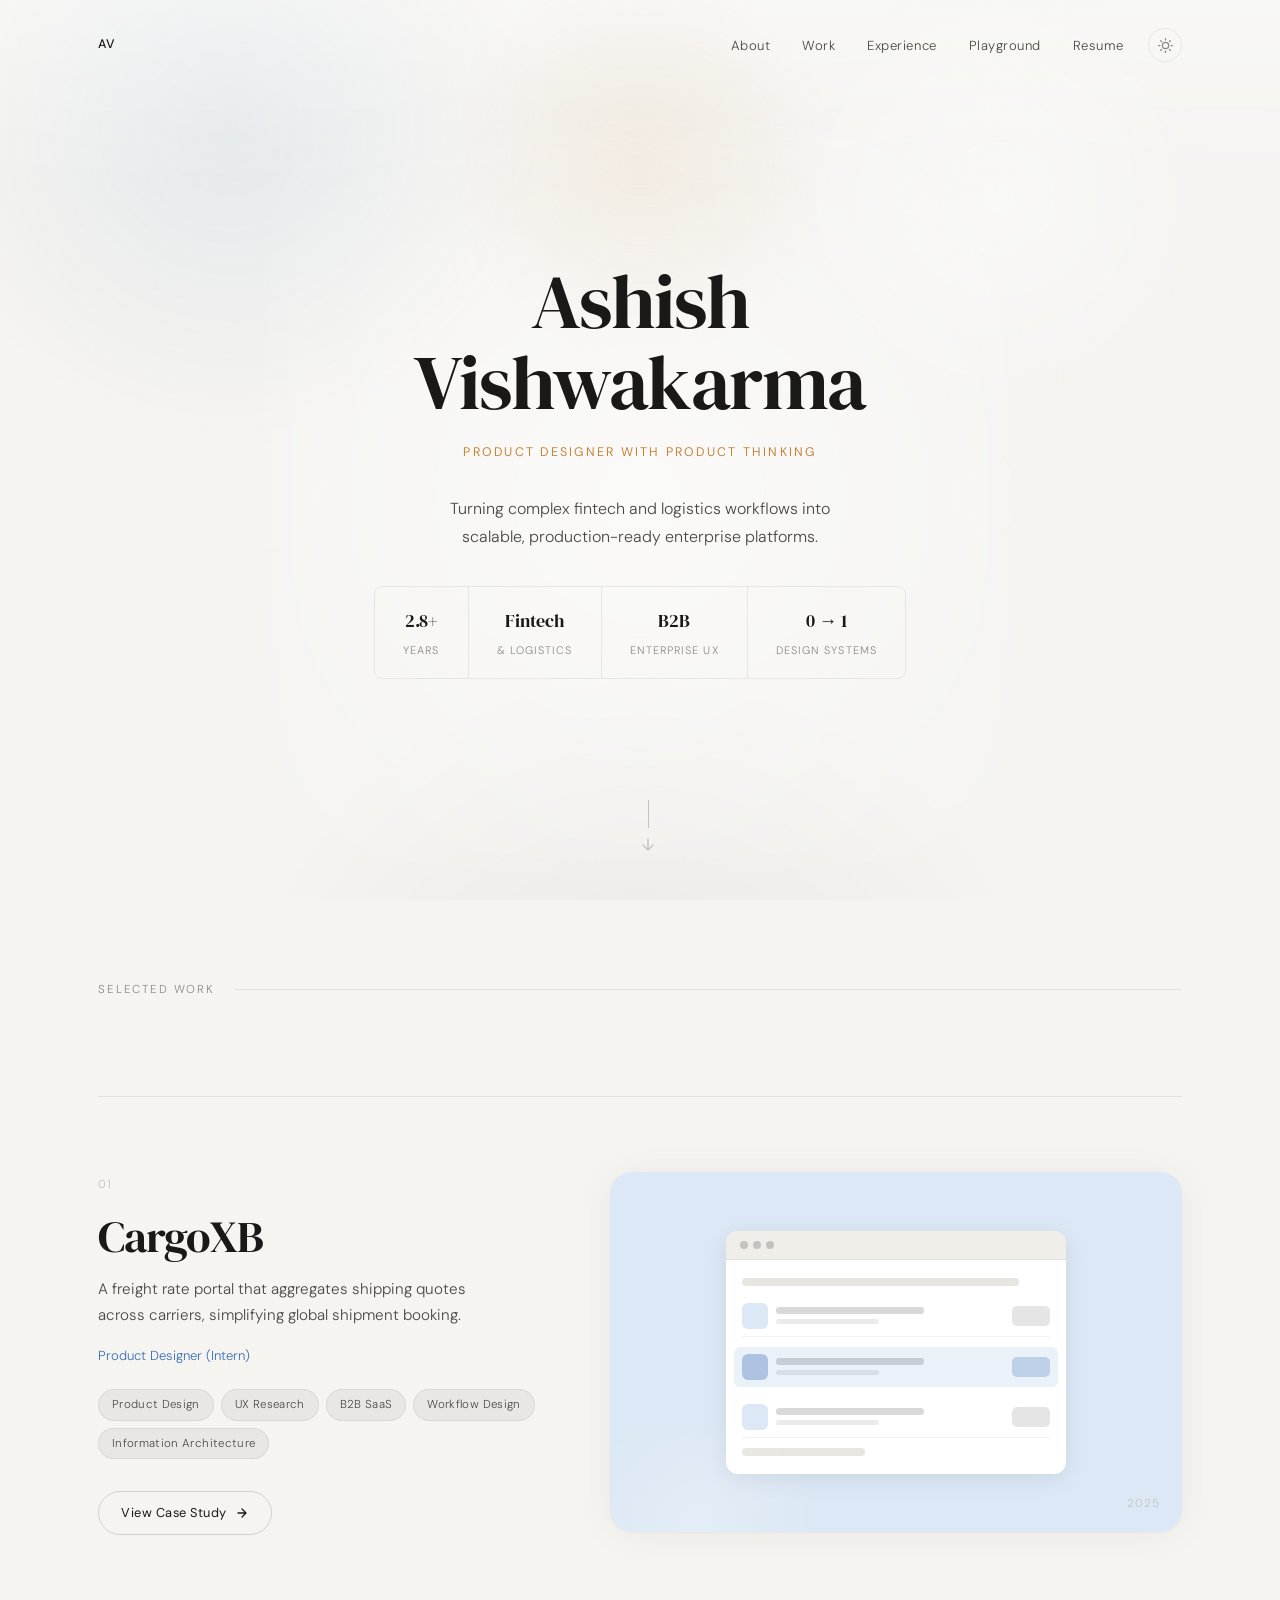
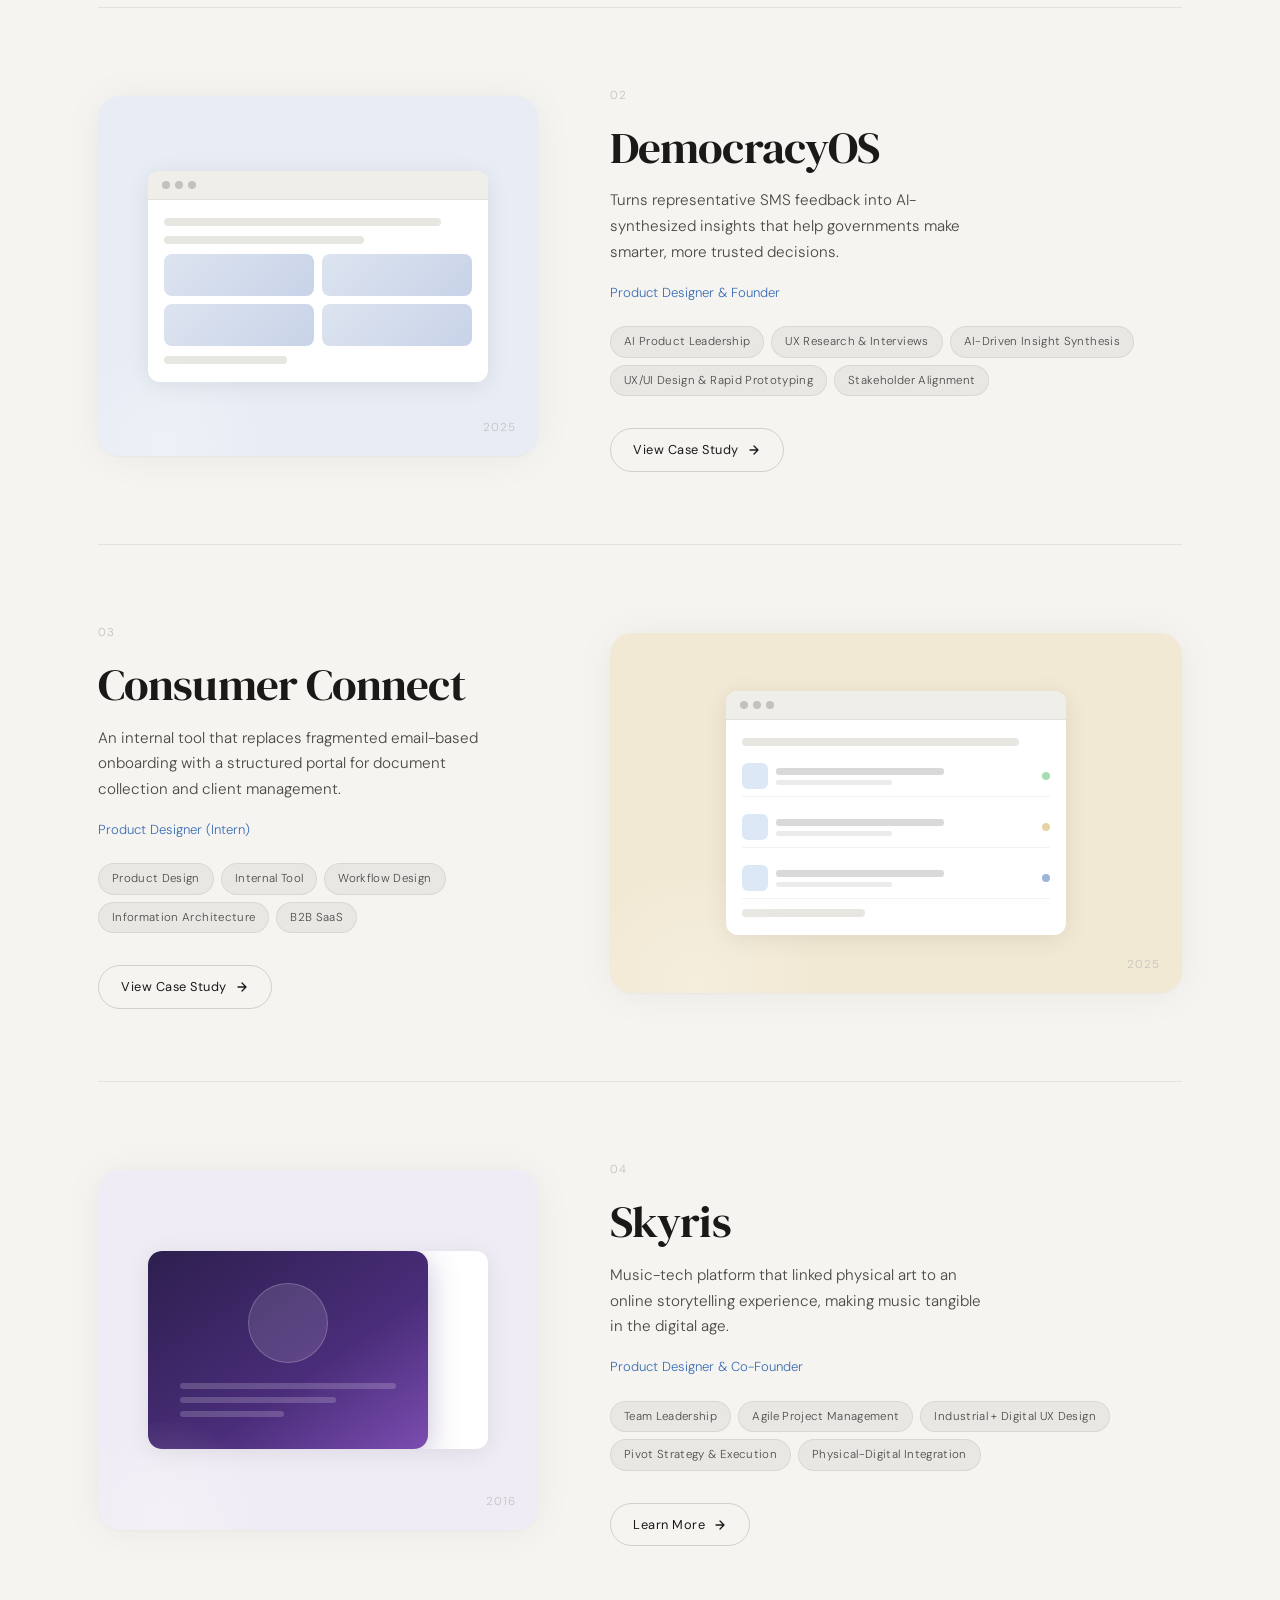
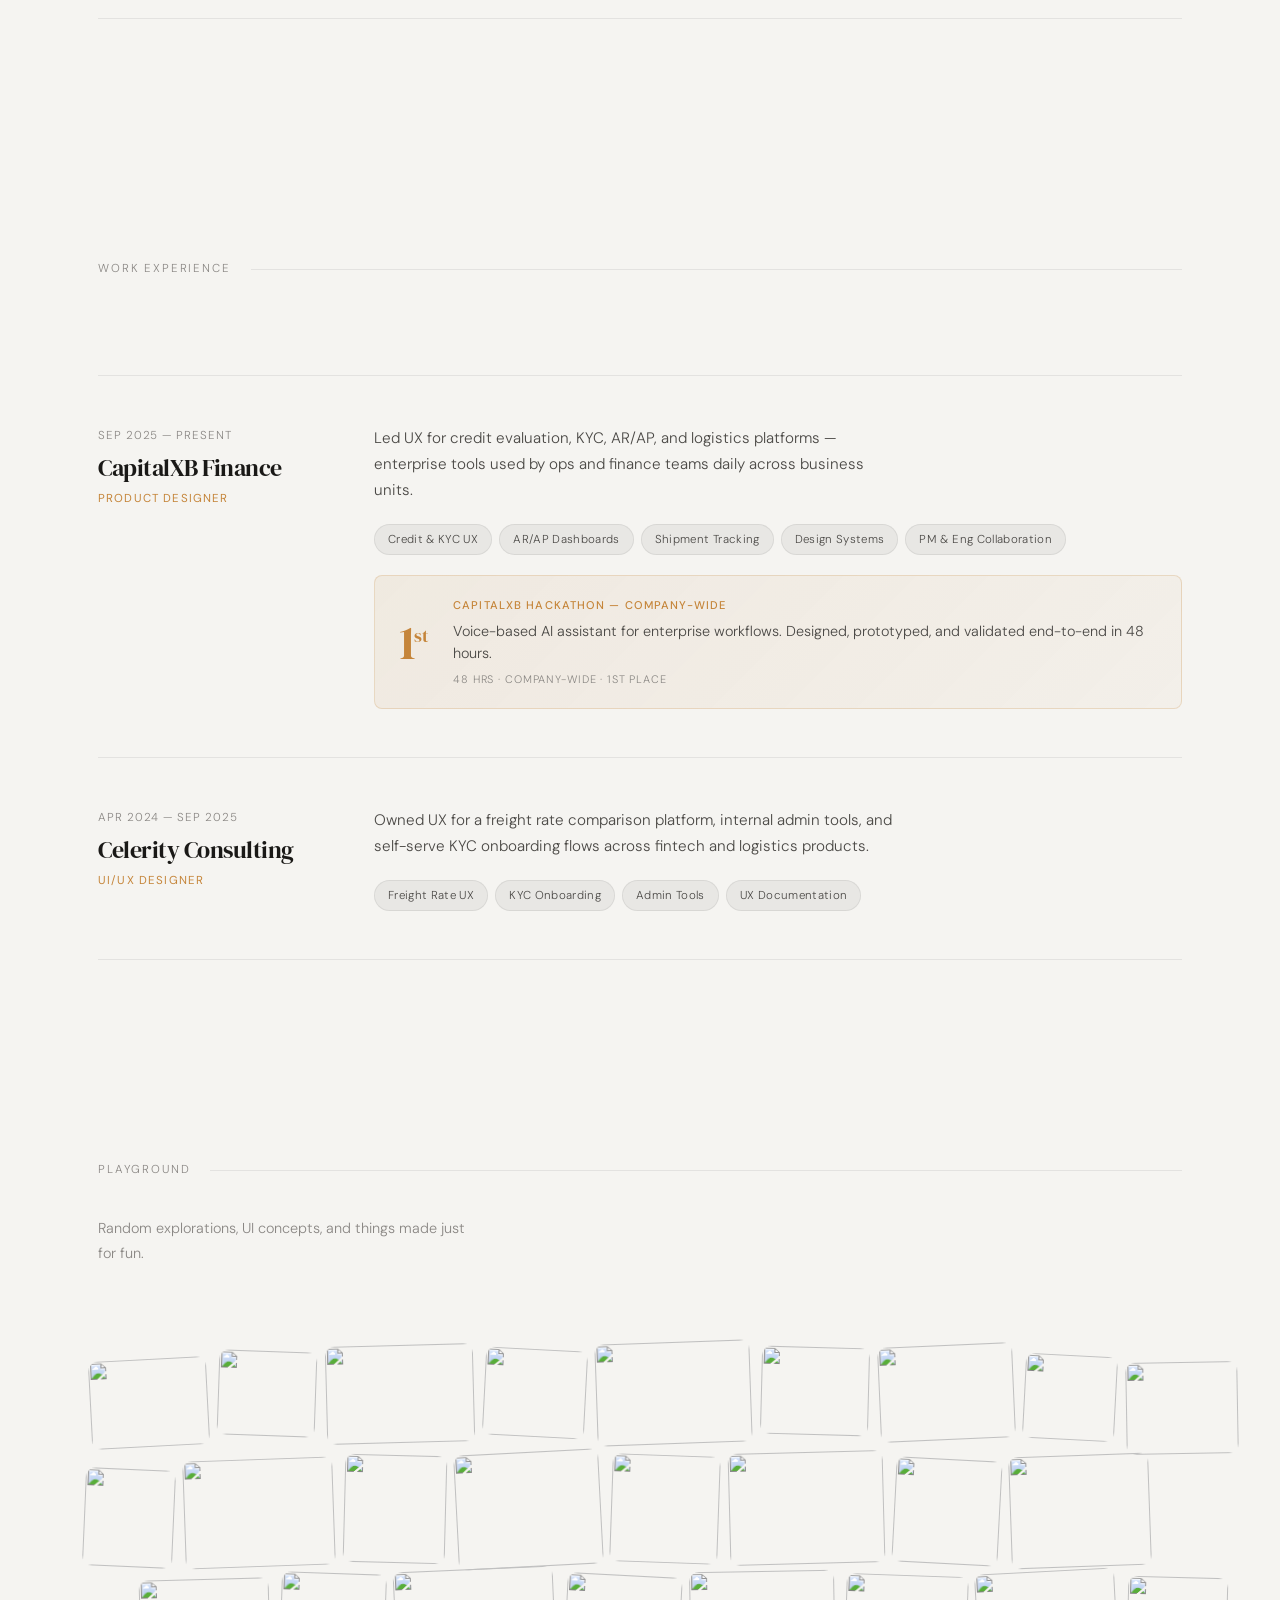
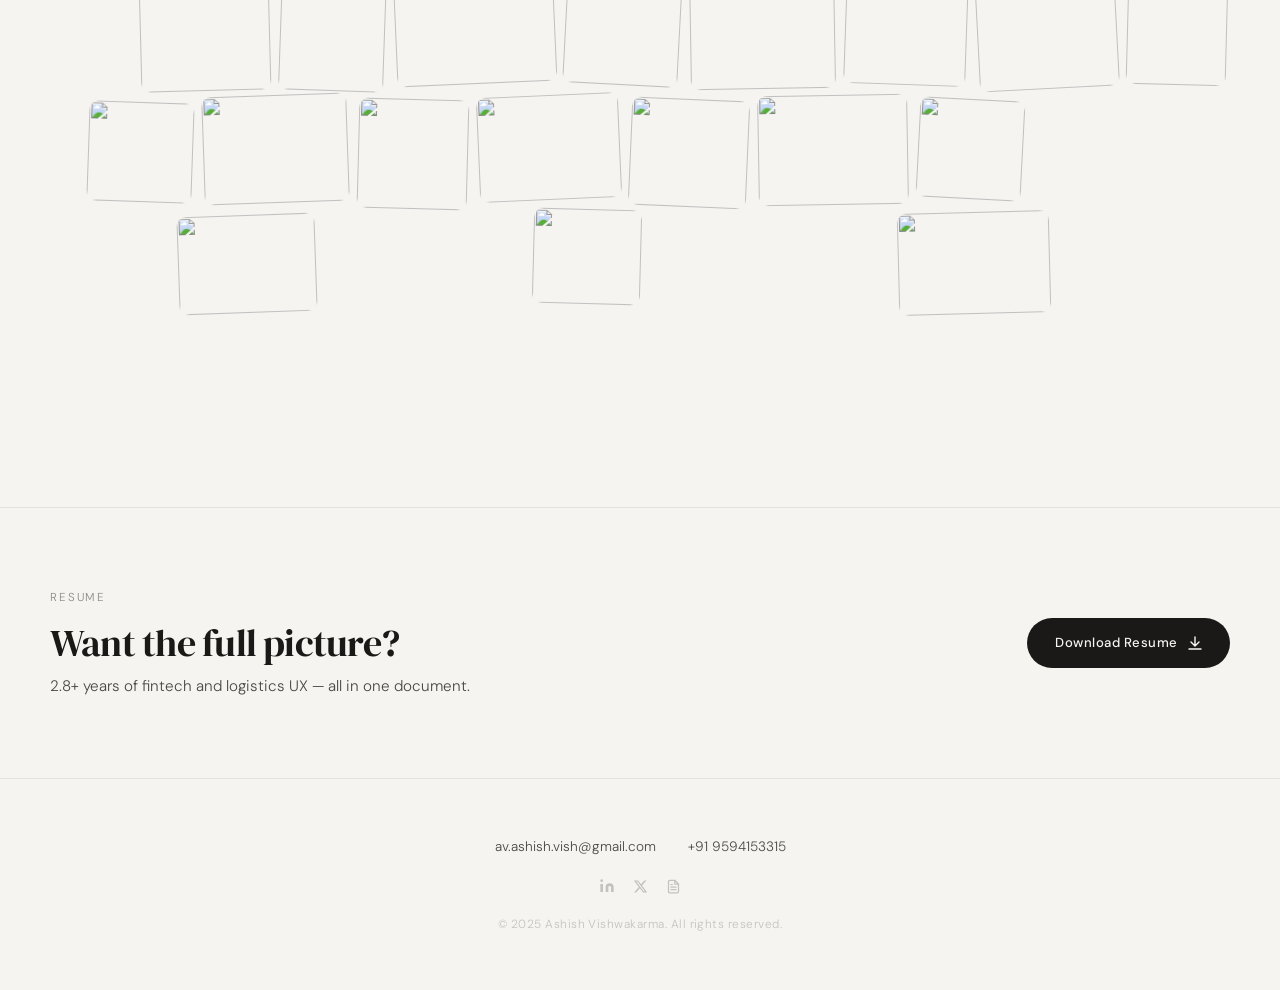
==== commit 36f61b0e: "Add CargoXB and Consumer Connect case studies with redesigned detail pages - Add CargoXB case study " ====
--- a/index.html
+++ b/index.html
@@ -3,7 +3,7 @@
 <head>
   <meta charset="UTF-8" />
   <meta name="viewport" content="width=device-width, initial-scale=1.0" />
-  <title>Ashish Vishwakarma — Product Designer</title>
+  <title>Ashish Vishwakarma — Product Designer with Product Thinking</title>
   <link rel="stylesheet" href="styles.css" />
   <link rel="preconnect" href="https://fonts.googleapis.com">
   <link rel="preconnect" href="https://fonts.gstatic.com" crossorigin>
@@ -41,7 +41,7 @@
   <section class="hero" id="about">
     <div class="hero-inner">
       <h1 class="hero-name reveal">Ashish<br>Vishwakarma</h1>
-      <p class="hero-subtitle reveal">Product Designer</p>
+      <p class="hero-subtitle reveal">Product Designer with Product Thinking</p>
       <p class="hero-body reveal">Turning complex fintech and logistics workflows into scalable, production-ready enterprise platforms.</p>
       <div class="hero-stats reveal">
         <div class="hero-stat">
@@ -79,11 +79,63 @@
         <div class="section-line"></div>
       </div>
 
-      <!-- Project A: DemocracyOS -->
+      <!-- Project 1: CargoXB -->
       <article class="project reveal">
         <div class="project-text">
           <div class="project-meta">
             <span class="project-index">01</span>
+          </div>
+          <h2 class="project-title">CargoXB</h2>
+          <p class="project-desc">A freight rate portal that aggregates shipping quotes across carriers, simplifying global shipment booking.</p>
+          <p class="project-role"><a href="cargoxb.html">Product Designer (Intern)</a></p>
+          <ul class="project-tags" aria-label="Skills">
+            <li>Product Design</li>
+            <li>UX Research</li>
+            <li>B2B SaaS</li>
+            <li>Workflow Design</li>
+            <li>Information Architecture</li>
+          </ul>
+          <a href="cargoxb.html" class="btn-case">
+            View Case Study
+            <svg width="14" height="14" viewBox="0 0 14 14" fill="none" aria-hidden="true"><path d="M3 7h8M7 3l4 4-4 4" stroke="currentColor" stroke-width="1.3" stroke-linecap="round" stroke-linejoin="round"/></svg>
+          </a>
+        </div>
+        <div class="project-visual">
+          <div class="project-card" style="--card-bg: #dce8f5;">
+            <div class="mock-screen">
+              <div class="mock-bar">
+                <span></span><span></span><span></span>
+              </div>
+              <div class="mock-content">
+                <div class="mock-row mock-row--wide"></div>
+                <div class="mock-rate-row">
+                  <div class="mock-rate-badge"></div>
+                  <div class="mock-rate-info"><div></div><div></div></div>
+                  <div class="mock-rate-price"></div>
+                </div>
+                <div class="mock-rate-row mock-rate-row--selected">
+                  <div class="mock-rate-badge"></div>
+                  <div class="mock-rate-info"><div></div><div></div></div>
+                  <div class="mock-rate-price"></div>
+                </div>
+                <div class="mock-rate-row">
+                  <div class="mock-rate-badge"></div>
+                  <div class="mock-rate-info"><div></div><div></div></div>
+                  <div class="mock-rate-price"></div>
+                </div>
+                <div class="mock-row mock-row--short"></div>
+              </div>
+            </div>
+            <span class="project-year">2025</span>
+          </div>
+        </div>
+      </article>
+
+      <!-- Project 2: DemocracyOS -->
+      <article class="project project--flip reveal">
+        <div class="project-text">
+          <div class="project-meta">
+            <span class="project-index">02</span>
           </div>
           <h2 class="project-title">DemocracyOS</h2>
           <p class="project-desc">Turns representative SMS feedback into AI-synthesized insights that help governments make smarter, more trusted decisions.</p>
@@ -123,54 +175,63 @@
         </div>
       </article>
 
-      <!-- Project B: Assemble -->
-      <article class="project project--flip reveal">
-        <div class="project-text">
-          <div class="project-meta">
-            <span class="project-index">02</span>
-          </div>
-          <h2 class="project-title">Assemble</h2>
-          <p class="project-desc">Reduces citizens' assembly planning from weeks to minutes — accelerating adoption and strengthening democracy.</p>
-          <p class="project-role"><a href="#">Product Designer &amp; Manager</a></p>
-          <ul class="project-tags" aria-label="Skills">
-            <li>Product Leadership &amp; Strategy</li>
-            <li>Systems Thinking</li>
-            <li>UX/UI Design &amp; Prototyping</li>
-            <li>AI Integration &amp; Analysis</li>
-            <li>Sustainable Revenue Modeling</li>
-          </ul>
-          <a href="#" class="btn-case">
-            Learn More
-            <svg width="14" height="14" viewBox="0 0 14 14" fill="none" aria-hidden="true"><path d="M3 7h8M7 3l4 4-4 4" stroke="currentColor" stroke-width="1.3" stroke-linecap="round" stroke-linejoin="round"/></svg>
-          </a>
-        </div>
-        <div class="project-visual">
-          <div class="project-card" style="--card-bg: #edf3ee;">
-            <div class="mock-screen mock-screen--mobile-pair">
-              <div class="mock-phone">
-                <div class="mock-phone-notch"></div>
-                <div class="mock-phone-row"></div>
-                <div class="mock-phone-row mock-phone-row--short"></div>
-                <div class="mock-phone-block"></div>
-                <div class="mock-phone-row mock-phone-row--short"></div>
-              </div>
-              <div class="mock-phone mock-phone--offset">
-                <div class="mock-phone-notch"></div>
-                <div class="mock-phone-row"></div>
-                <div class="mock-phone-block mock-phone-block--alt"></div>
-                <div class="mock-phone-row mock-phone-row--short"></div>
-              </div>
-            </div>
-            <span class="project-year">2024</span>
-          </div>
-        </div>
-      </article>
-
-      <!-- Project C: Skyris -->
+      <!-- Project 3: Consumer Connect -->
       <article class="project reveal">
         <div class="project-text">
           <div class="project-meta">
             <span class="project-index">03</span>
+          </div>
+          <h2 class="project-title">Consumer Connect</h2>
+          <p class="project-desc">An internal tool that replaces fragmented email-based onboarding with a structured portal for document collection and client management.</p>
+          <p class="project-role"><a href="consumerconnect.html">Product Designer (Intern)</a></p>
+          <ul class="project-tags" aria-label="Skills">
+            <li>Product Design</li>
+            <li>Internal Tool</li>
+            <li>Workflow Design</li>
+            <li>Information Architecture</li>
+            <li>B2B SaaS</li>
+          </ul>
+          <a href="consumerconnect.html" class="btn-case">
+            View Case Study
+            <svg width="14" height="14" viewBox="0 0 14 14" fill="none" aria-hidden="true"><path d="M3 7h8M7 3l4 4-4 4" stroke="currentColor" stroke-width="1.3" stroke-linecap="round" stroke-linejoin="round"/></svg>
+          </a>
+        </div>
+        <div class="project-visual">
+          <div class="project-card" style="--card-bg: #f2e9d4;">
+            <div class="mock-screen">
+              <div class="mock-bar">
+                <span></span><span></span><span></span>
+              </div>
+              <div class="mock-content">
+                <div class="mock-row mock-row--wide"></div>
+                <div class="mock-rate-row">
+                  <div class="mock-rate-badge"></div>
+                  <div class="mock-rate-info"><div></div><div></div></div>
+                  <div style="width:8px;height:8px;border-radius:50%;background:rgba(60,180,80,0.45);flex-shrink:0;"></div>
+                </div>
+                <div class="mock-rate-row">
+                  <div class="mock-rate-badge"></div>
+                  <div class="mock-rate-info"><div></div><div></div></div>
+                  <div style="width:8px;height:8px;border-radius:50%;background:rgba(200,160,60,0.45);flex-shrink:0;"></div>
+                </div>
+                <div class="mock-rate-row">
+                  <div class="mock-rate-badge"></div>
+                  <div class="mock-rate-info"><div></div><div></div></div>
+                  <div style="width:8px;height:8px;border-radius:50%;background:rgba(58,109,181,0.5);flex-shrink:0;"></div>
+                </div>
+                <div class="mock-row mock-row--short"></div>
+              </div>
+            </div>
+            <span class="project-year">2025</span>
+          </div>
+        </div>
+      </article>
+
+      <!-- Project 4: Skyris -->
+      <article class="project project--flip reveal">
+        <div class="project-text">
+          <div class="project-meta">
+            <span class="project-index">04</span>
           </div>
           <h2 class="project-title">Skyris</h2>
           <p class="project-desc">Music-tech platform that linked physical art to an online storytelling experience, making music tangible in the digital age.</p>
--- a/styles.css
+++ b/styles.css
@@ -664,6 +664,54 @@
 .mock-cover-lines div:nth-child(1) { width: 100%; }
 .mock-cover-lines div:nth-child(2) { width: 72%; }
 .mock-cover-lines div:nth-child(3) { width: 48%; }
+
+/* ---- Rate comparison mock (CargoXB) ---- */
+.mock-rate-row {
+  display: flex;
+  align-items: center;
+  gap: 8px;
+  padding: 7px 0;
+  border-bottom: 1px solid rgba(0,0,0,0.05);
+}
+.mock-rate-badge {
+  width: 26px; height: 26px;
+  background: #dce8f5;
+  border-radius: 6px;
+  flex-shrink: 0;
+}
+.mock-rate-info {
+  flex: 1;
+  display: flex;
+  flex-direction: column;
+  gap: 5px;
+}
+.mock-rate-info div:first-child {
+  height: 7px;
+  background: rgba(0,0,0,0.15);
+  border-radius: 3px;
+  width: 65%;
+}
+.mock-rate-info div:last-child {
+  height: 5px;
+  background: rgba(0,0,0,0.08);
+  border-radius: 3px;
+  width: 45%;
+}
+.mock-rate-price {
+  width: 38px; height: 20px;
+  background: rgba(0,0,0,0.1);
+  border-radius: 5px;
+  flex-shrink: 0;
+}
+.mock-rate-row--selected {
+  background: rgba(220,232,245,0.6);
+  margin: 0 -8px;
+  padding: 7px 8px;
+  border-radius: 6px;
+  border-bottom: none;
+}
+.mock-rate-row--selected .mock-rate-badge { background: rgba(58,109,181,0.35); }
+.mock-rate-row--selected .mock-rate-price { background: rgba(58,109,181,0.25); }
 
 
 /* ============================================================
@@ -1058,6 +1106,54 @@
 }
 [data-theme="dark"] .mock-cover {
   background: linear-gradient(145deg, #1a1230 0%, #2d1a50 60%, #4a2870 100%);
+}
+[data-theme="dark"] .mock-rate-badge {
+  background: #1b2d45;
+}
+[data-theme="dark"] .mock-rate-price {
+  background: rgba(255,255,255,0.08);
+}
+[data-theme="dark"] .mock-rate-row--selected {
+  background: rgba(58,109,181,0.12);
+}
+[data-theme="dark"] .cs-rate-mock {
+  background: #1c1b19;
+  border-color: rgba(255,255,255,0.06);
+}
+[data-theme="dark"] .cs-rate-mock-topbar {
+  background: #141312;
+  border-color: rgba(255,255,255,0.05);
+}
+[data-theme="dark"] .cs-rate-filter-row {
+  background: #1a1918;
+  border-color: rgba(255,255,255,0.05);
+}
+[data-theme="dark"] .cs-rate-filter-chip {
+  background: #252320;
+}
+[data-theme="dark"] .cs-rate-filter-btn {
+  background: #e8e4dd;
+}
+[data-theme="dark"] .cs-rate-results-header div {
+  background: #2a2826;
+}
+[data-theme="dark"] .cs-rate-item--selected {
+  background: rgba(58,109,181,0.1);
+}
+[data-theme="dark"] .cs-rate-carrier-icon {
+  background: #252320;
+}
+[data-theme="dark"] .cs-rate-item-name {
+  background: rgba(255,255,255,0.15);
+}
+[data-theme="dark"] .cs-rate-item-bar {
+  background: #252320;
+}
+[data-theme="dark"] .cs-rate-item-price div:first-child {
+  background: rgba(255,255,255,0.12);
+}
+[data-theme="dark"] .cs-rate-item-price div:last-child {
+  background: rgba(255,255,255,0.06);
 }
 
 
@@ -1913,6 +2009,395 @@
   border-left: 3px solid #d0cdc7;
 }
 
+/* ---- cs-detail-body list styles ---- */
+.cs-detail-body ul {
+  margin: 0;
+  padding-left: 1.2em;
+  display: flex;
+  flex-direction: column;
+  gap: 6px;
+}
+.cs-detail-body li {
+  font-size: var(--body-size);
+  line-height: 1.6;
+  color: var(--ink);
+  opacity: 0.78;
+}
+
+/* CargoXB — Rate Portal Mock (case study featured) */
+.cs-rate-mock {
+  background: #fff;
+  border: 1px solid var(--border);
+  border-radius: 16px;
+  overflow: hidden;
+  max-width: 700px;
+  margin: 0 auto;
+  transition: transform 0.4s var(--ease-smooth), box-shadow 0.4s var(--ease-smooth);
+}
+.cs-rate-mock:hover {
+  transform: translateY(-4px);
+  box-shadow: 0 14px 36px rgba(26,25,23,0.06);
+}
+.cs-rate-mock-topbar {
+  display: flex;
+  align-items: center;
+  gap: 6px;
+  padding: 10px 16px;
+  background: #f8f9fa;
+  border-bottom: 1px solid var(--border);
+}
+.cs-rate-mock-topbar span {
+  width: 9px; height: 9px;
+  border-radius: 50%;
+}
+.cs-rate-mock-topbar span:nth-child(1) { background: #f5c6c4; }
+.cs-rate-mock-topbar span:nth-child(2) { background: #f5e4c4; }
+.cs-rate-mock-topbar span:nth-child(3) { background: #c4e8c4; }
+.cs-rate-filter-row {
+  display: flex;
+  gap: 8px;
+  padding: 14px 20px;
+  background: #f8f9fb;
+  border-bottom: 1px solid var(--border);
+  align-items: center;
+}
+.cs-rate-filter-chip {
+  height: 30px;
+  background: #e8eef5;
+  border-radius: 7px;
+  flex: 1;
+}
+.cs-rate-filter-chip--wide { flex: 1.8; }
+.cs-rate-filter-btn {
+  width: 80px; height: 30px;
+  background: #2a2a2a;
+  border-radius: 7px;
+  flex-shrink: 0;
+  opacity: 0.8;
+}
+.cs-rate-results-header {
+  display: flex;
+  justify-content: space-between;
+  align-items: center;
+  padding: 14px 20px 8px;
+}
+.cs-rate-results-header div {
+  height: 9px;
+  background: #e8e5e0;
+  border-radius: 4px;
+}
+.cs-rate-results-header div:first-child { width: 90px; }
+.cs-rate-results-header div:last-child  { width: 70px; }
+.cs-rate-list {
+  padding: 4px 20px 20px;
+  display: flex;
+  flex-direction: column;
+  gap: 2px;
+}
+.cs-rate-item {
+  display: flex;
+  align-items: center;
+  gap: 14px;
+  padding: 12px 14px;
+  border-radius: 10px;
+}
+.cs-rate-item--selected { background: #edf3fb; }
+.cs-rate-carrier-icon {
+  width: 40px; height: 40px;
+  border-radius: 10px;
+  background: #e8eef5;
+  flex-shrink: 0;
+}
+.cs-rate-item--selected .cs-rate-carrier-icon { background: #dce8f5; }
+.cs-rate-item-info {
+  flex: 1;
+  display: flex;
+  flex-direction: column;
+  gap: 8px;
+}
+.cs-rate-item-name {
+  height: 10px;
+  background: rgba(0,0,0,0.18);
+  border-radius: 4px;
+  width: 50%;
+}
+.cs-rate-item-bar {
+  height: 6px;
+  border-radius: 3px;
+  background: #dce8f5;
+}
+.cs-rate-item--selected .cs-rate-item-bar {
+  background: linear-gradient(to right, #3a6db5, #6a9bd4);
+  opacity: 0.55;
+}
+.cs-rate-item-price {
+  display: flex;
+  flex-direction: column;
+  gap: 5px;
+  align-items: flex-end;
+  flex-shrink: 0;
+}
+.cs-rate-item-price div:first-child {
+  height: 13px; width: 52px;
+  background: rgba(0,0,0,0.15);
+  border-radius: 4px;
+}
+.cs-rate-item-price div:last-child {
+  height: 8px; width: 38px;
+  background: rgba(0,0,0,0.07);
+  border-radius: 4px;
+}
+.cs-rate-item--selected .cs-rate-item-price div:first-child {
+  background: rgba(58,109,181,0.4);
+}
+
+
+/* ============================================================
+   CASE STUDY — REDESIGNED COMPONENT LIBRARY
+   ============================================================ */
+
+/* Context strip */
+.cs-context {
+  border-top: 1px solid var(--border);
+  border-bottom: 1px solid var(--border);
+}
+.cs-context-inner {
+  max-width: var(--max-w);
+  margin: 0 auto;
+  padding: 0 48px;
+  display: grid;
+  grid-template-columns: repeat(4, 1fr);
+}
+.cs-context-item {
+  padding: 26px 28px;
+  border-right: 1px solid var(--border);
+  display: flex;
+  flex-direction: column;
+  gap: 5px;
+}
+.cs-context-item:last-child { border-right: none; }
+.cs-context-label {
+  font-family: var(--font-sans);
+  font-size: 0.64rem;
+  text-transform: uppercase;
+  letter-spacing: 0.1em;
+  color: var(--ink-soft);
+}
+.cs-context-value {
+  font-family: var(--font-sans);
+  font-size: 0.94rem;
+  font-weight: 500;
+  color: var(--ink);
+}
+
+/* What I Did — contribution grid */
+.cs-contrib-grid {
+  margin-top: 48px;
+  display: grid;
+  grid-template-columns: repeat(3, 1fr);
+  border: 1px solid var(--border);
+  border-radius: 16px;
+  overflow: hidden;
+}
+.cs-contrib-item {
+  padding: 36px 30px;
+  border-right: 1px solid var(--border);
+  display: flex;
+  flex-direction: column;
+  gap: 14px;
+  background: var(--bg-card);
+}
+.cs-contrib-item:last-child { border-right: none; }
+.cs-contrib-icon {
+  width: 38px;
+  height: 38px;
+  border-radius: 10px;
+  border: 1px solid var(--border);
+  background: var(--bg);
+  display: flex;
+  align-items: center;
+  justify-content: center;
+  color: var(--ink-soft);
+}
+.cs-contrib-item h4 {
+  font-family: var(--font-sans);
+  font-size: 0.97rem;
+  font-weight: 500;
+  color: var(--ink);
+}
+.cs-contrib-item p {
+  font-family: var(--font-sans);
+  font-size: 0.875rem;
+  line-height: 1.65;
+  color: var(--ink-mid);
+}
+
+/* Problem cards */
+.cs-pain-grid {
+  margin-top: 40px;
+  display: grid;
+  grid-template-columns: repeat(3, 1fr);
+  gap: 16px;
+}
+.cs-pain-card {
+  padding: 32px 28px;
+  border: 1px solid var(--border);
+  border-radius: 14px;
+  display: flex;
+  flex-direction: column;
+  gap: 12px;
+  transition: transform 0.3s var(--ease-smooth), box-shadow 0.3s var(--ease-smooth);
+}
+.cs-pain-card:hover {
+  transform: translateY(-3px);
+  box-shadow: 0 10px 28px rgba(26,25,23,0.06);
+}
+.cs-pain-num {
+  font-family: var(--font-display);
+  font-size: 2.4rem;
+  color: var(--ink);
+  opacity: 0.12;
+  line-height: 1;
+}
+.cs-pain-card h4 {
+  font-family: var(--font-sans);
+  font-size: 0.95rem;
+  font-weight: 500;
+  color: var(--ink);
+}
+.cs-pain-card p {
+  font-family: var(--font-sans);
+  font-size: 0.875rem;
+  line-height: 1.65;
+  color: var(--ink-mid);
+}
+
+/* Design showcase */
+.cs-showcase-grid {
+  margin-top: 40px;
+  display: grid;
+  grid-template-columns: repeat(2, 1fr);
+  gap: 20px;
+}
+.cs-showcase-grid + .cs-showcase-grid { margin-top: 20px; }
+.cs-showcase-frame { display: flex; flex-direction: column; }
+.cs-showcase-chrome {
+  display: flex;
+  align-items: center;
+  gap: 5px;
+  padding: 9px 14px;
+  background: var(--bg-card);
+  border: 1px solid var(--border);
+  border-bottom: none;
+  border-radius: 12px 12px 0 0;
+}
+.cs-showcase-chrome span {
+  width: 8px; height: 8px;
+  border-radius: 50%;
+}
+.cs-showcase-chrome span:nth-child(1) { background: rgba(200,80,60,0.25); }
+.cs-showcase-chrome span:nth-child(2) { background: rgba(200,160,60,0.25); }
+.cs-showcase-chrome span:nth-child(3) { background: rgba(60,180,60,0.25); }
+.cs-showcase-img {
+  aspect-ratio: 16 / 10;
+  background: var(--bg-card);
+  border: 1px solid var(--border);
+  border-radius: 0 0 12px 12px;
+  overflow: hidden;
+  position: relative;
+}
+.cs-showcase-img img {
+  width: 100%;
+  height: 100%;
+  object-fit: cover;
+  display: block;
+}
+.cs-showcase-caption {
+  margin-top: 10px;
+  font-family: var(--font-sans);
+  font-size: 0.8rem;
+  color: var(--ink-soft);
+}
+
+/* Decision cards */
+.cs-decisions { margin-top: 40px; }
+.cs-decision-card {
+  display: grid;
+  grid-template-columns: 72px 1fr;
+  padding: 36px 0;
+  border-top: 1px solid var(--border);
+  align-items: start;
+}
+.cs-decision-card:last-child { border-bottom: 1px solid var(--border); }
+.cs-decision-num {
+  font-family: var(--font-display);
+  font-size: 1.1rem;
+  color: var(--ink);
+  opacity: 0.2;
+  padding-top: 3px;
+}
+.cs-decision-body { display: flex; flex-direction: column; gap: 10px; }
+.cs-decision-tag {
+  display: inline-block;
+  font-family: var(--font-sans);
+  font-size: 0.65rem;
+  text-transform: uppercase;
+  letter-spacing: 0.1em;
+  color: var(--link);
+  background: rgba(58,109,181,0.08);
+  padding: 3px 9px;
+  border-radius: 100px;
+  width: fit-content;
+}
+.cs-decision-body h4 {
+  font-family: var(--font-sans);
+  font-size: 1.05rem;
+  font-weight: 500;
+  color: var(--ink);
+}
+.cs-decision-body p {
+  font-family: var(--font-sans);
+  font-size: 0.9rem;
+  line-height: 1.75;
+  color: var(--ink-mid);
+  max-width: 620px;
+}
+
+/* Dark mode for new sections */
+[data-theme="dark"] .cs-contrib-item {
+  background: rgba(255,255,255,0.03);
+}
+[data-theme="dark"] .cs-contrib-icon {
+  background: rgba(255,255,255,0.04);
+  border-color: rgba(255,255,255,0.08);
+}
+[data-theme="dark"] .cs-pain-card {
+  background: rgba(255,255,255,0.02);
+}
+[data-theme="dark"] .cs-showcase-chrome {
+  background: #1a1918;
+}
+[data-theme="dark"] .cs-showcase-img {
+  background: #1c1b19;
+}
+
+/* Responsive — redesigned sections */
+@media (max-width: 900px) {
+  .cs-context-inner { grid-template-columns: repeat(2, 1fr); }
+  .cs-context-item:nth-child(2) { border-right: none; }
+  .cs-context-item:nth-child(3) { border-top: 1px solid var(--border); border-right: 1px solid var(--border); }
+  .cs-context-item:nth-child(4) { border-top: 1px solid var(--border); }
+  .cs-contrib-grid { grid-template-columns: 1fr; }
+  .cs-contrib-item { border-right: none; border-bottom: 1px solid var(--border); }
+  .cs-contrib-item:last-child { border-bottom: none; }
+  .cs-pain-grid { grid-template-columns: 1fr; }
+  .cs-showcase-grid { grid-template-columns: 1fr; }
+  .cs-decision-card { grid-template-columns: 48px 1fr; }
+}
+@media (max-width: 600px) {
+  .cs-context-inner { grid-template-columns: 1fr 1fr; padding: 0 20px; }
+  .cs-context-item { padding: 20px 16px; }
+}
 
 /* ============================================================
    PLAYGROUND SECTION
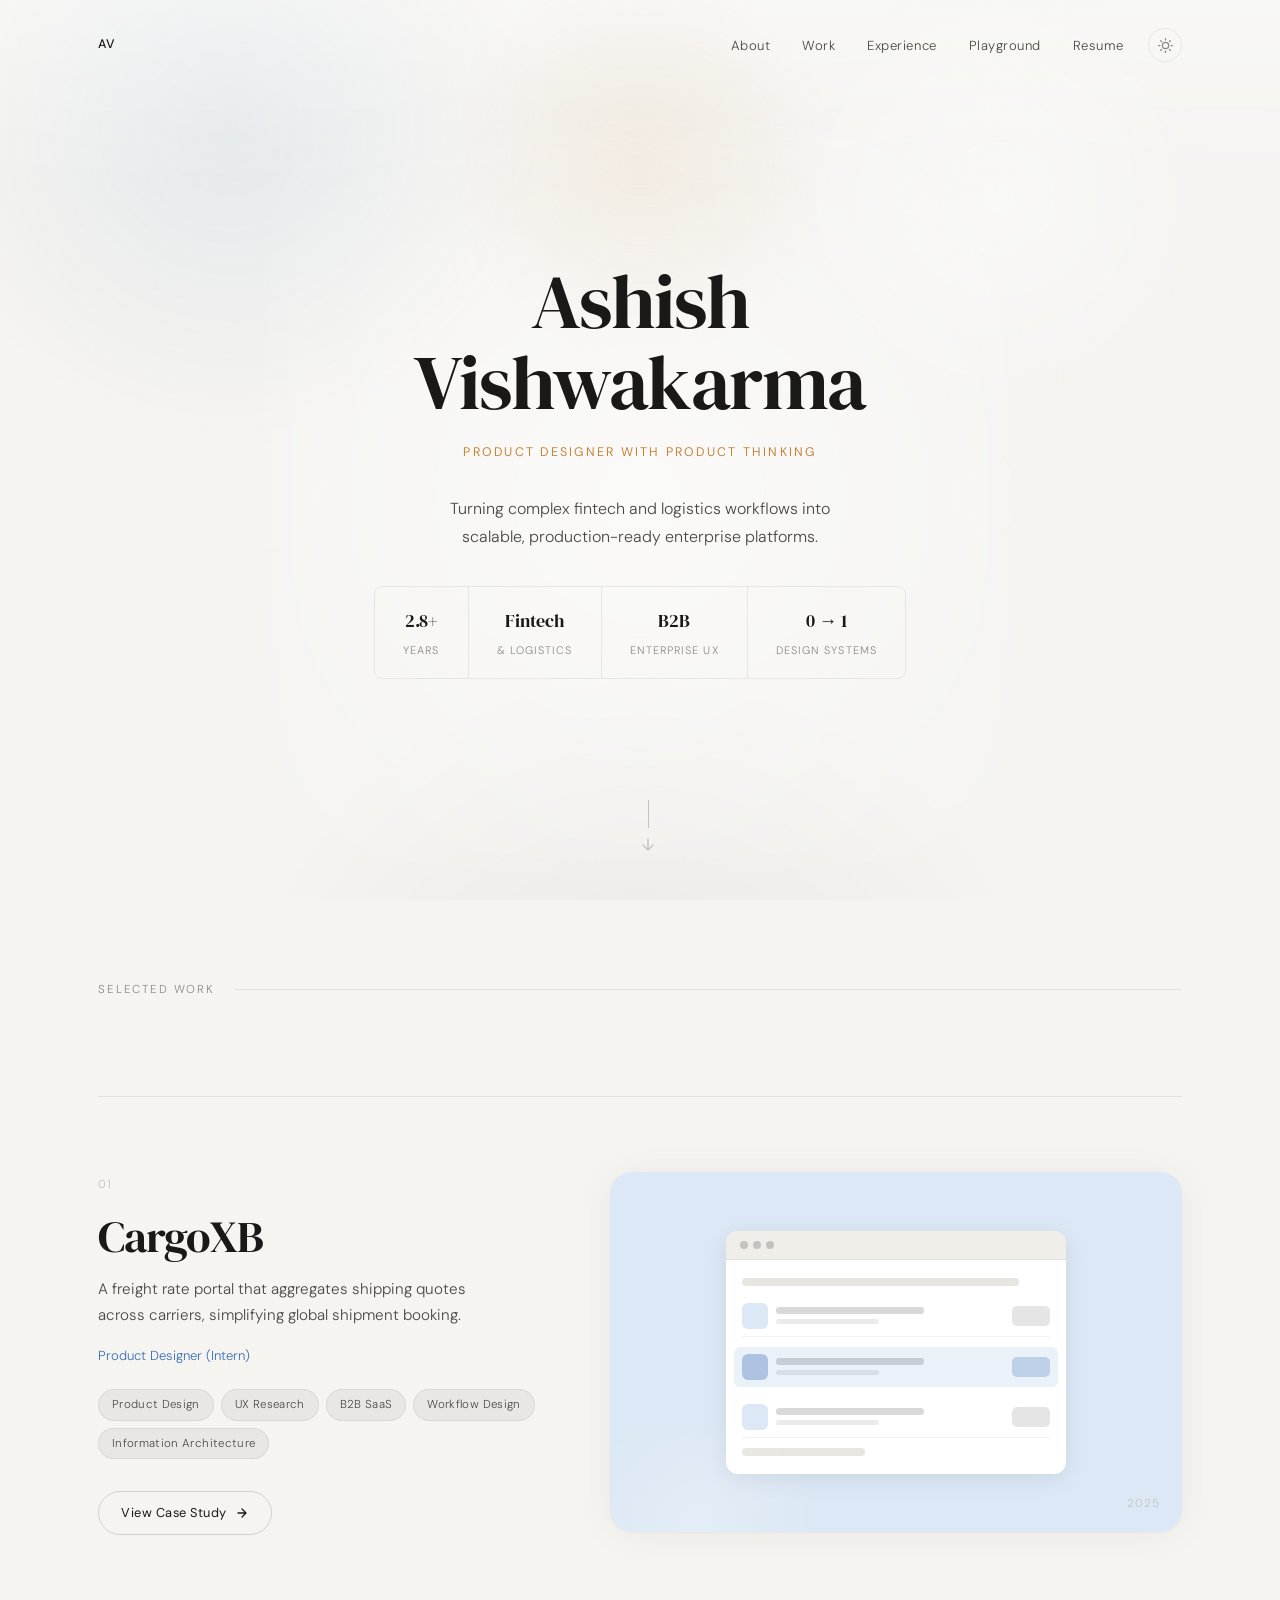
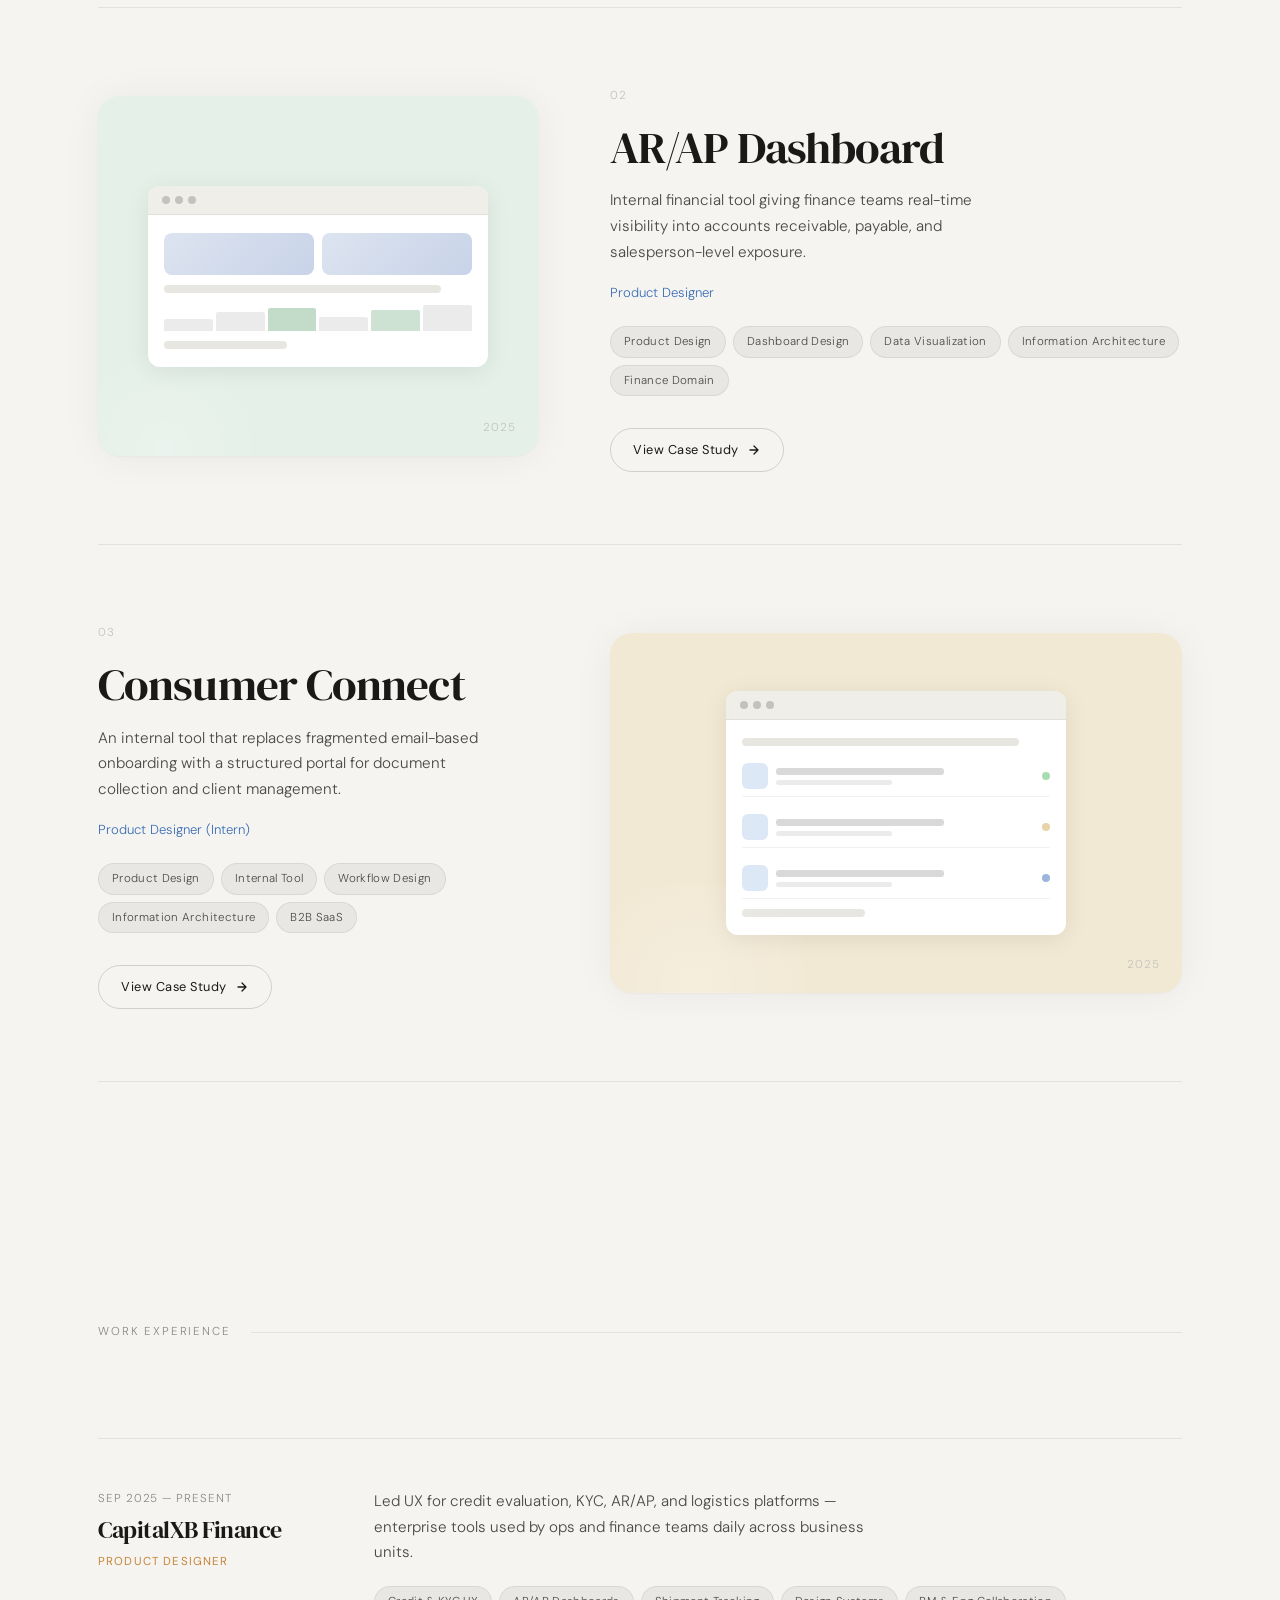
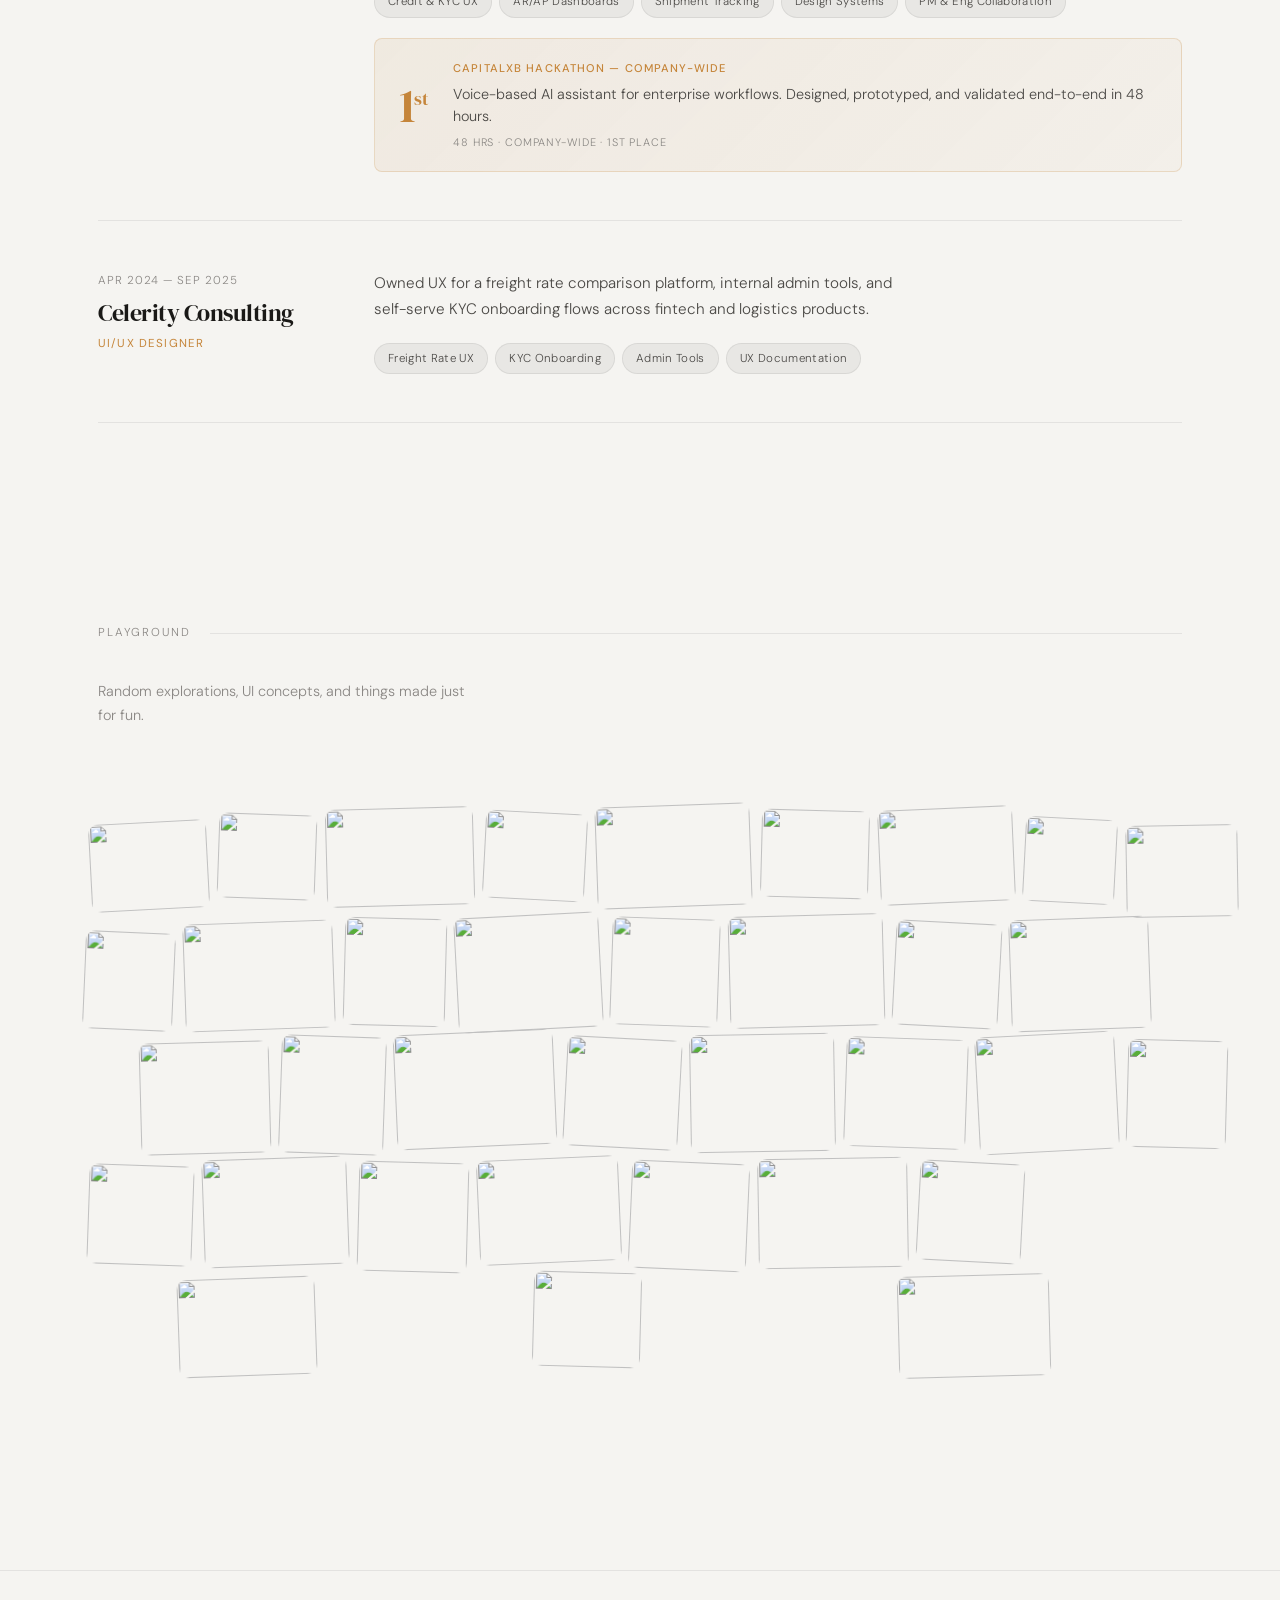
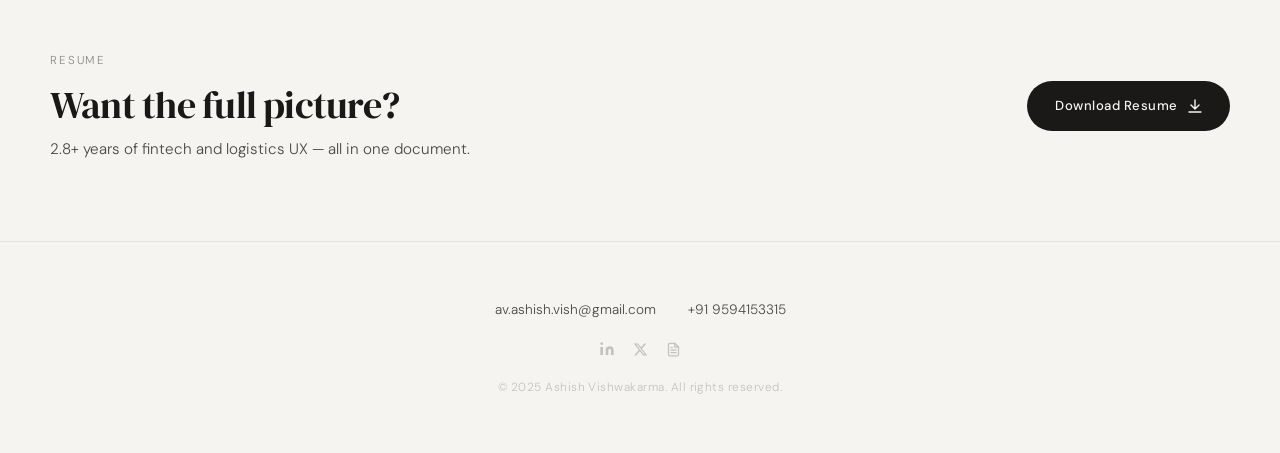
==== commit e1651914: "Replace DemocracyOS with AR/AP Dashboard, remove Skyris - Add AR/AP Dashboard case study (arap.html)" ====
--- a/index.html
+++ b/index.html
@@ -131,41 +131,46 @@
         </div>
       </article>
 
-      <!-- Project 2: DemocracyOS -->
+      <!-- Project 2: AR/AP Dashboard -->
       <article class="project project--flip reveal">
         <div class="project-text">
           <div class="project-meta">
             <span class="project-index">02</span>
           </div>
-          <h2 class="project-title">DemocracyOS</h2>
-          <p class="project-desc">Turns representative SMS feedback into AI-synthesized insights that help governments make smarter, more trusted decisions.</p>
-          <p class="project-role"><a href="democracyos.html">Product Designer &amp; Founder</a></p>
+          <h2 class="project-title">AR/AP Dashboard</h2>
+          <p class="project-desc">Internal financial tool giving finance teams real-time visibility into accounts receivable, payable, and salesperson-level exposure.</p>
+          <p class="project-role"><a href="arap.html">Product Designer</a></p>
           <ul class="project-tags" aria-label="Skills">
-            <li>AI Product Leadership</li>
-            <li>UX Research &amp; Interviews</li>
-            <li>AI-Driven Insight Synthesis</li>
-            <li>UX/UI Design &amp; Rapid Prototyping</li>
-            <li>Stakeholder Alignment</li>
+            <li>Product Design</li>
+            <li>Dashboard Design</li>
+            <li>Data Visualization</li>
+            <li>Information Architecture</li>
+            <li>Finance Domain</li>
           </ul>
-          <a href="democracyos.html" class="btn-case">
+          <a href="arap.html" class="btn-case">
             View Case Study
             <svg width="14" height="14" viewBox="0 0 14 14" fill="none" aria-hidden="true"><path d="M3 7h8M7 3l4 4-4 4" stroke="currentColor" stroke-width="1.3" stroke-linecap="round" stroke-linejoin="round"/></svg>
           </a>
         </div>
         <div class="project-visual">
-          <div class="project-card" style="--card-bg: #e8edf5;">
+          <div class="project-card" style="--card-bg: #e4f0e8;">
             <div class="mock-screen">
               <div class="mock-bar">
                 <span></span><span></span><span></span>
               </div>
               <div class="mock-content">
-                <div class="mock-row mock-row--wide"></div>
-                <div class="mock-row mock-row--mid"></div>
                 <div class="mock-grid">
                   <div class="mock-block"></div>
                   <div class="mock-block"></div>
-                  <div class="mock-block"></div>
-                  <div class="mock-block"></div>
+                </div>
+                <div class="mock-row mock-row--wide"></div>
+                <div style="display:flex;align-items:flex-end;gap:3px;height:28px;">
+                  <div style="flex:1;height:40%;background:rgba(0,0,0,0.08);border-radius:2px 2px 0 0;"></div>
+                  <div style="flex:1;height:65%;background:rgba(0,0,0,0.08);border-radius:2px 2px 0 0;"></div>
+                  <div style="flex:1;height:80%;background:rgba(58,140,80,0.3);border-radius:2px 2px 0 0;"></div>
+                  <div style="flex:1;height:50%;background:rgba(0,0,0,0.08);border-radius:2px 2px 0 0;"></div>
+                  <div style="flex:1;height:75%;background:rgba(58,140,80,0.25);border-radius:2px 2px 0 0;"></div>
+                  <div style="flex:1;height:90%;background:rgba(0,0,0,0.08);border-radius:2px 2px 0 0;"></div>
                 </div>
                 <div class="mock-row mock-row--short"></div>
               </div>
@@ -227,41 +232,6 @@
         </div>
       </article>
 
-      <!-- Project 4: Skyris -->
-      <article class="project project--flip reveal">
-        <div class="project-text">
-          <div class="project-meta">
-            <span class="project-index">04</span>
-          </div>
-          <h2 class="project-title">Skyris</h2>
-          <p class="project-desc">Music-tech platform that linked physical art to an online storytelling experience, making music tangible in the digital age.</p>
-          <p class="project-role"><a href="#">Product Designer &amp; Co-Founder</a></p>
-          <ul class="project-tags" aria-label="Skills">
-            <li>Team Leadership</li>
-            <li>Agile Project Management</li>
-            <li>Industrial + Digital UX Design</li>
-            <li>Pivot Strategy &amp; Execution</li>
-            <li>Physical-Digital Integration</li>
-          </ul>
-          <a href="#" class="btn-case">
-            Learn More
-            <svg width="14" height="14" viewBox="0 0 14 14" fill="none" aria-hidden="true"><path d="M3 7h8M7 3l4 4-4 4" stroke="currentColor" stroke-width="1.3" stroke-linecap="round" stroke-linejoin="round"/></svg>
-          </a>
-        </div>
-        <div class="project-visual">
-          <div class="project-card" style="--card-bg: #f0ecf5;">
-            <div class="mock-screen">
-              <div class="mock-cover">
-                <div class="mock-cover-circle"></div>
-                <div class="mock-cover-lines">
-                  <div></div><div></div><div></div>
-                </div>
-              </div>
-            </div>
-            <span class="project-year">2016</span>
-          </div>
-        </div>
-      </article>
 
     </div>
   </section>
